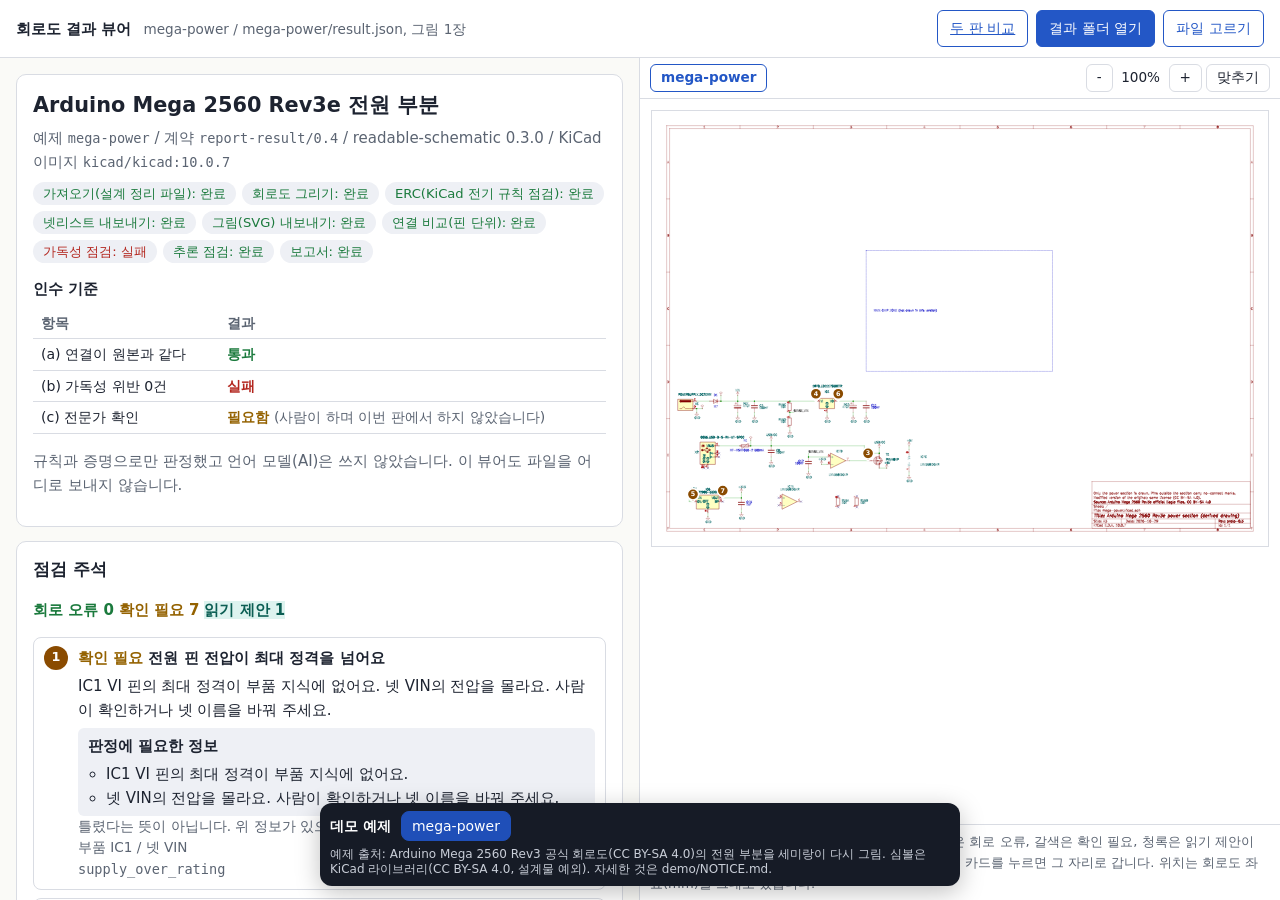
==== demo/index.html @ af6237a8 "세미랑 회로도 데모(결과 뷰어와 두 판 비교)를 /demo/에 더해요 예제는 Arduino MEGA 2560 Rev3 전원 부분(CC BY-SA 4.0) 하나입니다. 출처와 라이선" ====
<!doctype html>
<html lang="ko">
<head>
<meta charset="utf-8">
<meta name="viewport" content="width=device-width, initial-scale=1">
<!-- 네트워크를 쓰지 않습니다(D29). 바깥 연결(connect-src)을 모두 막고, 빌드한 이 폴더의 viewer.js와 viewer.css만 불러옵니다. 그림은 파일에서 만든 blob 주소로만 띄웁니다. -->
<meta http-equiv="Content-Security-Policy" content="default-src 'none'; script-src 'self'; style-src 'self'; img-src blob:; connect-src 'none'; base-uri 'none'; form-action 'none'">
<title>회로도 결과 뷰어</title>
  <script defer src="viewer.js"></script>
  <link rel="stylesheet" href="viewer.css">
<link rel="stylesheet" href="demo.css">
<script defer src="demo-data.js"></script>
<script defer src="demo.js"></script>
</head>
<body>
<div id="root"></div>
</body>
</html>
---- demo/viewer.css ----
:root{--bg:#fafaf7;--fg:#1d2330;--mut:#5b6472;--line:#d9dce3;--card:#fff;--ok:#1b7a3d;--bad:#b3261e;--warn:#946200;--skip:#5b6472;--chip:#eef0f5;--code:#f3f4f8;--accent:#2357c6;--mark:#d0342c;--mark-soft:#d0342c59}@media (prefers-color-scheme:dark){:root:not([data-theme=light]){--bg:#14171d;--fg:#e6e8ee;--mut:#a3abb9;--line:#2c323d;--card:#1b1f27;--ok:#5fcf86;--bad:#ff8a80;--warn:#f1c35b;--skip:#a3abb9;--chip:#262c37;--code:#10131a;--accent:#8fb0ff}}:root[data-theme=dark]{--bg:#14171d;--fg:#e6e8ee;--mut:#a3abb9;--line:#2c323d;--card:#1b1f27;--ok:#5fcf86;--bad:#ff8a80;--warn:#f1c35b;--skip:#a3abb9;--chip:#262c37;--code:#10131a;--accent:#8fb0ff}*{box-sizing:border-box}#root{display:contents}html,body{height:100%}body{background:var(--bg);color:var(--fg);flex-direction:column;margin:0;font:15px/1.6 system-ui,-apple-system,Segoe UI,Noto Sans KR,Malgun Gothic,sans-serif;display:flex}code,pre{font-family:ui-monospace,SFMono-Regular,Menlo,Consolas,monospace;font-size:.85rem}.mut{color:var(--mut)}.ok{color:var(--ok)}.bad{color:var(--bad)}.warn{color:var(--warn)}.skip{color:var(--skip)}.pad{padding:16px}.bar{border-bottom:1px solid var(--line);background:var(--card);flex-wrap:wrap;justify-content:space-between;align-items:center;gap:12px;padding:10px 16px;display:flex}.brand{flex-wrap:wrap;align-items:baseline;gap:12px;min-width:0;display:flex}.brand .mut{overflow-wrap:anywhere;font-size:.85rem}.actions{gap:8px;display:flex}.btn{cursor:pointer;background:var(--accent);color:#fff;border:1px solid var(--accent);border-radius:6px;padding:6px 12px;font-size:.9rem;display:inline-block}.btn.ghost{color:var(--accent);background:0 0}.btn:focus-within{outline:2px solid var(--accent);outline-offset:2px}.split{flex:1;grid-template-columns:minmax(0,1fr) minmax(0,1fr);min-height:0;display:grid}.pane{min-width:0;min-height:0}.report{border-right:1px solid var(--line);padding:16px;overflow:auto}.picture{background:var(--card);flex-direction:column;display:flex}@media (max-width:900px){html,body{height:auto}.split{flex:none;display:block}.report{border-right:0;border-bottom:1px solid var(--line);overflow:visible}.picture{height:75vh}}.empty{max-width:560px;margin:10vh auto}.empty h1{font-size:1.4rem}.card{background:var(--card);border:1px solid var(--line);border-radius:10px;margin:0 0 14px;padding:14px 16px}.card h1{margin:0 0 4px;font-size:1.3rem}.card h2{margin:0 0 8px;font-size:1.05rem}.card h3{margin:14px 0 6px;font-size:.95rem}.row{flex-wrap:wrap;gap:6px;margin:8px 0;display:flex}.chip{background:var(--chip);border-radius:999px;padding:1px 10px;font-size:.82rem}.tablewrap{overflow-x:auto}table{border-collapse:collapse;width:100%;font-size:.88rem}th,td{border-bottom:1px solid var(--line);text-align:left;vertical-align:top;padding:4px 8px}th{color:var(--mut);white-space:nowrap;font-weight:600}td.n,th.n{text-align:right;font-variant-numeric:tabular-nums}pre{background:var(--code);white-space:pre-wrap;border-radius:6px;margin:6px 0;padding:8px 10px;overflow-x:auto}details{margin:6px 0}summary{cursor:pointer}ul{margin:4px 0;padding-left:20px}.finding{border-left:4px solid var(--line);margin:10px 0;padding:2px 0 2px 12px}.finding.error{border-color:var(--bad)}.finding.check{border-color:var(--warn)}.finding.pass{border-color:var(--ok)}.badge{font-weight:700}.problems{border-color:var(--bad)}.problems li{overflow-wrap:anywhere}tr.goto{cursor:pointer}tr.goto:hover td{background:var(--chip)}tr.goto.active td{background:var(--mark-soft)}.locate{color:var(--accent);white-space:nowrap;font-size:.8rem}.pic-bar{border-bottom:1px solid var(--line);flex-wrap:wrap;justify-content:space-between;align-items:center;gap:8px;padding:6px 10px;display:flex}.sheets{flex-wrap:wrap;gap:4px;min-width:0;display:flex}.sheets button,.zoom button{font:inherit;cursor:pointer;border:1px solid var(--line);background:var(--card);color:var(--fg);border-radius:6px;padding:2px 10px;font-size:.85rem}.sheets button[aria-selected=true]{border-color:var(--accent);color:var(--accent);font-weight:600}.zoom{align-items:center;gap:4px;display:flex}.zoom span{text-align:center;font-variant-numeric:tabular-nums;min-width:48px;font-size:.85rem}.viewport{cursor:grab;outline:none;flex:1;min-height:0;position:relative;overflow:auto}.viewport.dragging{cursor:grabbing}.stage{box-shadow:0 0 0 1px var(--line);background:#fff;margin:12px;position:relative}.stage img{-webkit-user-select:none;user-select:none;-webkit-user-drag:none;width:100%;height:100%;display:block}.marks{pointer-events:none;width:100%;height:100%;position:absolute;inset:0;overflow:visible}.marks .pin circle,.marks .pin path{stroke:#fff;stroke-width:1.5px;vector-effect:non-scaling-stroke}.marks .pin text{fill:#fff;font-family:system-ui,sans-serif;font-weight:700}.marks .pin-error circle,.marks .pin-error path{fill:#b42318}.marks .pin-check circle,.marks .pin-check path{fill:#8a4b00}.marks .pin-read circle,.marks .pin-read path{fill:#0f7b6c}.marks .pin.active circle{stroke:#1f4fb8;stroke-width:3px}.badge.read{color:#0b5e53;background:#ddf3ef}ol.anns{flex-direction:column;gap:8px;margin:8px 0 0;padding:0;list-style:none;display:flex}li.ann{border:1px solid var(--line);border-radius:8px;padding:8px 10px}li.ann.active{border:2px solid #1f4fb8}.ann-head{all:unset;cursor:pointer;box-sizing:border-box;align-items:flex-start;gap:10px;width:100%;display:flex}.ann-head:focus-visible{outline-offset:2px;outline:3px solid #1f4fb8}.ann-title{font-weight:600}.ann-body{margin:4px 0 0 34px}li.ann>.mut.small{margin-left:34px}span.pin{color:#fff;border-radius:50%;flex:0 0 24px;justify-content:center;align-items:center;height:24px;font-size:.8rem;font-weight:700;display:inline-flex}span.pin-error{background:#b42318}span.pin-check{background:#8a4b00}span.pin-read{background:#0f7b6c}.need{background:var(--chip);border-radius:6px;margin-top:6px;padding:6px 10px}.need ul{margin:4px 0 0;padding-left:18px}.cond{border-left:3px solid var(--ok);color:var(--ok);margin-top:6px;padding:2px 0 2px 10px;font-weight:600}.cond.cond-error{border-color:var(--bad);color:var(--bad)}.small{font-size:.85rem}.note{border-top:1px solid var(--line);margin:0;padding:6px 10px;font-size:.82rem}.note:empty{display:none}.drop{z-index:10;border:3px dashed var(--accent);color:var(--accent);pointer-events:none;background:#2357c61f;place-items:center;font-size:1.3rem;font-weight:600;display:grid;position:fixed;inset:0}.drop[hidden]{display:none}@media print{.bar,.picture{display:none}.split{display:block}.report{border:0;overflow:visible}}.read-h{margin:14px 0 2px;font-size:15px}.read-groups{flex-direction:column;gap:6px;margin-top:6px;display:flex}.read-group{border:1px solid var(--line);border-radius:8px;padding:6px 10px}.read-group-head{all:unset;cursor:pointer;box-sizing:border-box;align-items:baseline;gap:8px;width:100%;display:flex}.read-group-head:focus-visible{outline-offset:2px;outline:3px solid #1f4fb8}.read-group-name{font-weight:600}.read-group .caret{width:1em;color:var(--mut,#6b7280)}details.read-rule{margin:6px 0}details.read-rule>summary{cursor:pointer;padding:4px 0}
/*$vite$:1*/
---- demo/demo.css ----
.demo-bar { position: fixed; left: 50%; bottom: 14px; transform: translateX(-50%); z-index: 50; display: flex; flex-wrap: wrap; gap: 6px; align-items: center; max-width: calc(100vw - 32px); box-sizing: border-box; padding: 8px 10px; background: #161b26; color: #fff; border-radius: 12px; box-shadow: 0 6px 24px rgba(0, 0, 0, 0.25); font: 14px/1.3 system-ui, sans-serif; }
.demo-bar .demo-label { font-weight: 700; margin-right: 4px; }
.demo-bar button { font: inherit; padding: 5px 10px; border-radius: 8px; border: 1px solid #5b6474; background: #262d3a; color: #fff; cursor: pointer; }
.demo-bar button[aria-pressed='true'] { background: #1f4fb8; border-color: #1f4fb8; }
.demo-bar button:focus-visible, .demo-bar a:focus-visible { outline: 3px solid #8fb0ff; outline-offset: 2px; }
.demo-bar .demo-link { color: #bcd0ff; margin-left: 6px; }
.demo-bar .demo-notice { flex-basis: 100%; font-size: 12px; color: #c9ced8; }
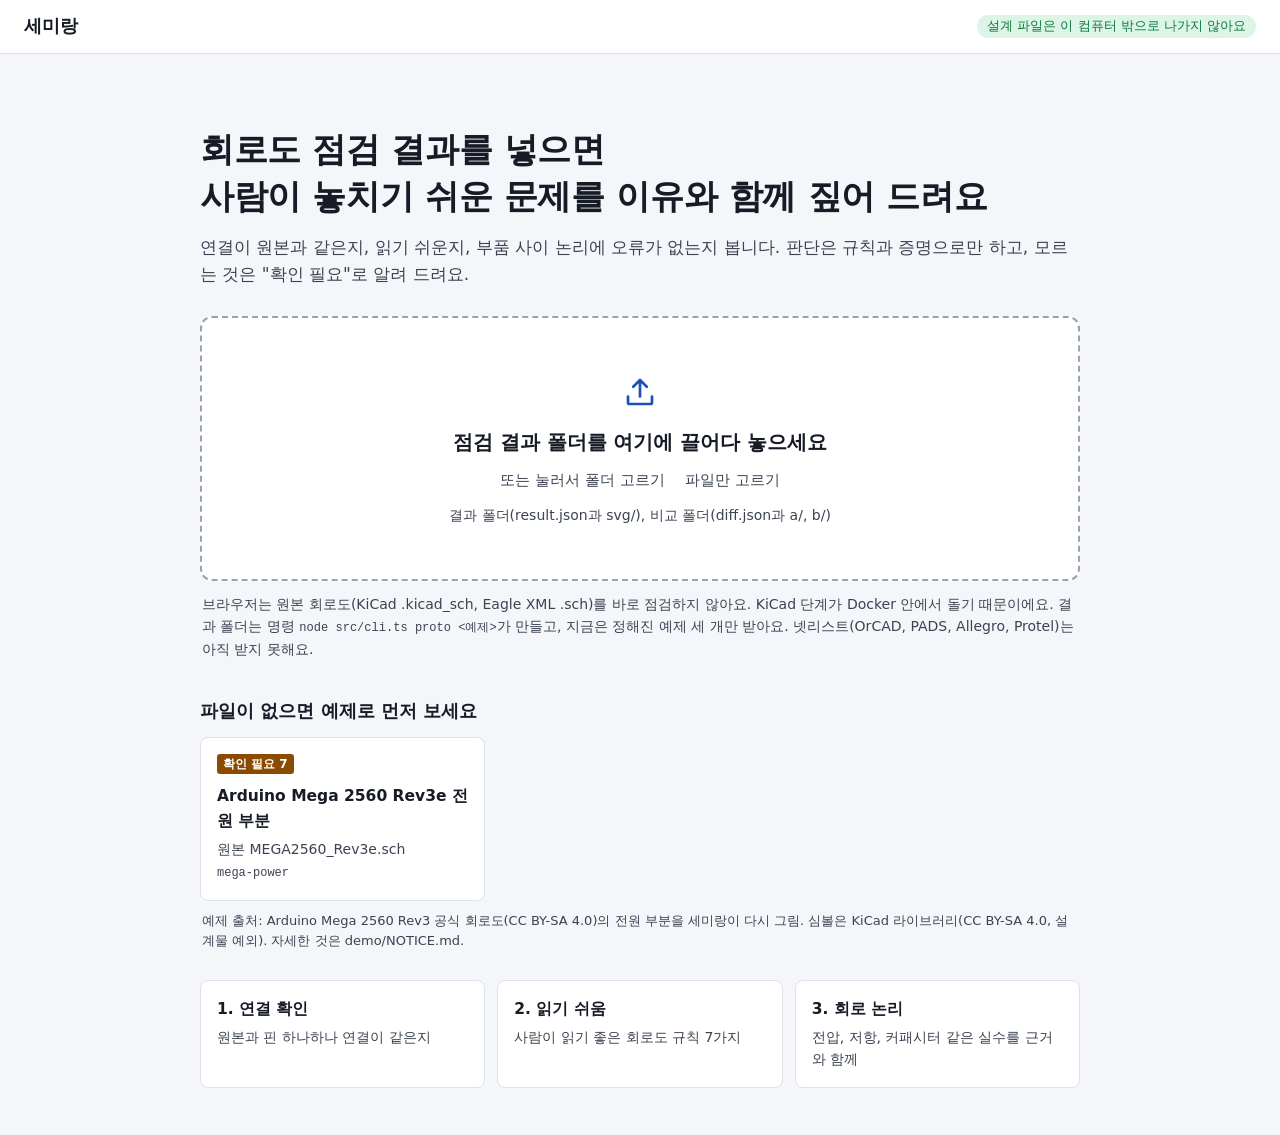
==== commit 7030f332: "데모를 시안대로 다시 짠 화면으로 바꿔요 빌드: dtd11/Semirang-ai feature/145-p-design-shell(PR #146)의 scripts/build-demo" ====
--- a/demo/index.html
+++ b/demo/index.html
@@ -3,14 +3,12 @@
 <head>
 <meta charset="utf-8">
 <meta name="viewport" content="width=device-width, initial-scale=1">
-<!-- 네트워크를 쓰지 않습니다(D29). 바깥 연결(connect-src)을 모두 막고, 빌드한 이 폴더의 viewer.js와 viewer.css만 불러옵니다. 그림은 파일에서 만든 blob 주소로만 띄웁니다. -->
+<!-- 세미랑 앱 틀(이슈 #145). 네트워크를 쓰지 않습니다(D29). 바깥 연결(connect-src)을 모두 막고, 빌드한 이 폴더의 viewer.js와 viewer.css만 불러옵니다. 그림은 파일에서 만든 blob 주소로만 띄웁니다. -->
 <meta http-equiv="Content-Security-Policy" content="default-src 'none'; script-src 'self'; style-src 'self'; img-src blob:; connect-src 'none'; base-uri 'none'; form-action 'none'">
-<title>회로도 결과 뷰어</title>
+<title>세미랑</title>
   <script defer src="viewer.js"></script>
   <link rel="stylesheet" href="viewer.css">
-<link rel="stylesheet" href="demo.css">
 <script defer src="demo-data.js"></script>
-<script defer src="demo.js"></script>
 </head>
 <body>
 <div id="root"></div>
--- a/demo/viewer.css
+++ b/demo/viewer.css
@@ -1,2 +1,2 @@
-:root{--bg:#fafaf7;--fg:#1d2330;--mut:#5b6472;--line:#d9dce3;--card:#fff;--ok:#1b7a3d;--bad:#b3261e;--warn:#946200;--skip:#5b6472;--chip:#eef0f5;--code:#f3f4f8;--accent:#2357c6;--mark:#d0342c;--mark-soft:#d0342c59}@media (prefers-color-scheme:dark){:root:not([data-theme=light]){--bg:#14171d;--fg:#e6e8ee;--mut:#a3abb9;--line:#2c323d;--card:#1b1f27;--ok:#5fcf86;--bad:#ff8a80;--warn:#f1c35b;--skip:#a3abb9;--chip:#262c37;--code:#10131a;--accent:#8fb0ff}}:root[data-theme=dark]{--bg:#14171d;--fg:#e6e8ee;--mut:#a3abb9;--line:#2c323d;--card:#1b1f27;--ok:#5fcf86;--bad:#ff8a80;--warn:#f1c35b;--skip:#a3abb9;--chip:#262c37;--code:#10131a;--accent:#8fb0ff}*{box-sizing:border-box}#root{display:contents}html,body{height:100%}body{background:var(--bg);color:var(--fg);flex-direction:column;margin:0;font:15px/1.6 system-ui,-apple-system,Segoe UI,Noto Sans KR,Malgun Gothic,sans-serif;display:flex}code,pre{font-family:ui-monospace,SFMono-Regular,Menlo,Consolas,monospace;font-size:.85rem}.mut{color:var(--mut)}.ok{color:var(--ok)}.bad{color:var(--bad)}.warn{color:var(--warn)}.skip{color:var(--skip)}.pad{padding:16px}.bar{border-bottom:1px solid var(--line);background:var(--card);flex-wrap:wrap;justify-content:space-between;align-items:center;gap:12px;padding:10px 16px;display:flex}.brand{flex-wrap:wrap;align-items:baseline;gap:12px;min-width:0;display:flex}.brand .mut{overflow-wrap:anywhere;font-size:.85rem}.actions{gap:8px;display:flex}.btn{cursor:pointer;background:var(--accent);color:#fff;border:1px solid var(--accent);border-radius:6px;padding:6px 12px;font-size:.9rem;display:inline-block}.btn.ghost{color:var(--accent);background:0 0}.btn:focus-within{outline:2px solid var(--accent);outline-offset:2px}.split{flex:1;grid-template-columns:minmax(0,1fr) minmax(0,1fr);min-height:0;display:grid}.pane{min-width:0;min-height:0}.report{border-right:1px solid var(--line);padding:16px;overflow:auto}.picture{background:var(--card);flex-direction:column;display:flex}@media (max-width:900px){html,body{height:auto}.split{flex:none;display:block}.report{border-right:0;border-bottom:1px solid var(--line);overflow:visible}.picture{height:75vh}}.empty{max-width:560px;margin:10vh auto}.empty h1{font-size:1.4rem}.card{background:var(--card);border:1px solid var(--line);border-radius:10px;margin:0 0 14px;padding:14px 16px}.card h1{margin:0 0 4px;font-size:1.3rem}.card h2{margin:0 0 8px;font-size:1.05rem}.card h3{margin:14px 0 6px;font-size:.95rem}.row{flex-wrap:wrap;gap:6px;margin:8px 0;display:flex}.chip{background:var(--chip);border-radius:999px;padding:1px 10px;font-size:.82rem}.tablewrap{overflow-x:auto}table{border-collapse:collapse;width:100%;font-size:.88rem}th,td{border-bottom:1px solid var(--line);text-align:left;vertical-align:top;padding:4px 8px}th{color:var(--mut);white-space:nowrap;font-weight:600}td.n,th.n{text-align:right;font-variant-numeric:tabular-nums}pre{background:var(--code);white-space:pre-wrap;border-radius:6px;margin:6px 0;padding:8px 10px;overflow-x:auto}details{margin:6px 0}summary{cursor:pointer}ul{margin:4px 0;padding-left:20px}.finding{border-left:4px solid var(--line);margin:10px 0;padding:2px 0 2px 12px}.finding.error{border-color:var(--bad)}.finding.check{border-color:var(--warn)}.finding.pass{border-color:var(--ok)}.badge{font-weight:700}.problems{border-color:var(--bad)}.problems li{overflow-wrap:anywhere}tr.goto{cursor:pointer}tr.goto:hover td{background:var(--chip)}tr.goto.active td{background:var(--mark-soft)}.locate{color:var(--accent);white-space:nowrap;font-size:.8rem}.pic-bar{border-bottom:1px solid var(--line);flex-wrap:wrap;justify-content:space-between;align-items:center;gap:8px;padding:6px 10px;display:flex}.sheets{flex-wrap:wrap;gap:4px;min-width:0;display:flex}.sheets button,.zoom button{font:inherit;cursor:pointer;border:1px solid var(--line);background:var(--card);color:var(--fg);border-radius:6px;padding:2px 10px;font-size:.85rem}.sheets button[aria-selected=true]{border-color:var(--accent);color:var(--accent);font-weight:600}.zoom{align-items:center;gap:4px;display:flex}.zoom span{text-align:center;font-variant-numeric:tabular-nums;min-width:48px;font-size:.85rem}.viewport{cursor:grab;outline:none;flex:1;min-height:0;position:relative;overflow:auto}.viewport.dragging{cursor:grabbing}.stage{box-shadow:0 0 0 1px var(--line);background:#fff;margin:12px;position:relative}.stage img{-webkit-user-select:none;user-select:none;-webkit-user-drag:none;width:100%;height:100%;display:block}.marks{pointer-events:none;width:100%;height:100%;position:absolute;inset:0;overflow:visible}.marks .pin circle,.marks .pin path{stroke:#fff;stroke-width:1.5px;vector-effect:non-scaling-stroke}.marks .pin text{fill:#fff;font-family:system-ui,sans-serif;font-weight:700}.marks .pin-error circle,.marks .pin-error path{fill:#b42318}.marks .pin-check circle,.marks .pin-check path{fill:#8a4b00}.marks .pin-read circle,.marks .pin-read path{fill:#0f7b6c}.marks .pin.active circle{stroke:#1f4fb8;stroke-width:3px}.badge.read{color:#0b5e53;background:#ddf3ef}ol.anns{flex-direction:column;gap:8px;margin:8px 0 0;padding:0;list-style:none;display:flex}li.ann{border:1px solid var(--line);border-radius:8px;padding:8px 10px}li.ann.active{border:2px solid #1f4fb8}.ann-head{all:unset;cursor:pointer;box-sizing:border-box;align-items:flex-start;gap:10px;width:100%;display:flex}.ann-head:focus-visible{outline-offset:2px;outline:3px solid #1f4fb8}.ann-title{font-weight:600}.ann-body{margin:4px 0 0 34px}li.ann>.mut.small{margin-left:34px}span.pin{color:#fff;border-radius:50%;flex:0 0 24px;justify-content:center;align-items:center;height:24px;font-size:.8rem;font-weight:700;display:inline-flex}span.pin-error{background:#b42318}span.pin-check{background:#8a4b00}span.pin-read{background:#0f7b6c}.need{background:var(--chip);border-radius:6px;margin-top:6px;padding:6px 10px}.need ul{margin:4px 0 0;padding-left:18px}.cond{border-left:3px solid var(--ok);color:var(--ok);margin-top:6px;padding:2px 0 2px 10px;font-weight:600}.cond.cond-error{border-color:var(--bad);color:var(--bad)}.small{font-size:.85rem}.note{border-top:1px solid var(--line);margin:0;padding:6px 10px;font-size:.82rem}.note:empty{display:none}.drop{z-index:10;border:3px dashed var(--accent);color:var(--accent);pointer-events:none;background:#2357c61f;place-items:center;font-size:1.3rem;font-weight:600;display:grid;position:fixed;inset:0}.drop[hidden]{display:none}@media print{.bar,.picture{display:none}.split{display:block}.report{border:0;overflow:visible}}.read-h{margin:14px 0 2px;font-size:15px}.read-groups{flex-direction:column;gap:6px;margin-top:6px;display:flex}.read-group{border:1px solid var(--line);border-radius:8px;padding:6px 10px}.read-group-head{all:unset;cursor:pointer;box-sizing:border-box;align-items:baseline;gap:8px;width:100%;display:flex}.read-group-head:focus-visible{outline-offset:2px;outline:3px solid #1f4fb8}.read-group-name{font-weight:600}.read-group .caret{width:1em;color:var(--mut,#6b7280)}details.read-rule{margin:6px 0}details.read-rule>summary{cursor:pointer;padding:4px 0}
+:root{--fg:#161b26;--sub:#3b4352;--line:#dde1e8;--bg:#e9ecf1;--card:#fff;--soft:#f4f6f9;--strip:#eef1f6;--nav:#14213d;--nav-on:#2b3d63;--accent:#1f4fb8;--teal:#0f7b6c;--k-error:#b42318;--k-check:#8a4b00;--k-read:#0f7b6c;--k-read-bg:#ddf3ef;--k-read-t:#0b5e53;--k-note:#1f4fb8;--k-done:#8b93a3;--pass:#18794e;--add:#12a150;--add-t:#0d7a3c;--add-bg:#ddf5e7;--del:#d92d20;--del-t:#a3241a;--del-bg:#fde3e0;--chg:#e09a00;--chg-t:#8a4b00;--chg-bg:#fff1cc;--mono:"IBM Plex Mono", ui-monospace, SFMono-Regular, Menlo, Consolas, monospace}*{box-sizing:border-box}#root{display:contents}[hidden]{display:none!important}html,body{min-height:100%}body{background:var(--bg);color:var(--fg);margin:0;font:15px/1.6 Noto Sans KR,Noto Sans CJK KR,system-ui,-apple-system,Segoe UI,Malgun Gothic,sans-serif}code,pre,.mono{font-family:var(--mono);font-size:.86em}pre{white-space:pre-wrap;overflow-wrap:anywhere;margin:6px 0}button{font:inherit;color:inherit}button:focus-visible,a:focus-visible,select:focus-visible,input:focus-visible,.viewport:focus-visible,summary:focus-visible{outline:3px solid var(--accent);outline-offset:2px}h1,h2,h3{margin:0}.pad{padding:16px}.hint{color:var(--sub);margin:6px 0;font-size:13px}.meta{color:var(--sub);font-size:13px}.empty-line{color:var(--sub);margin:10px 2px}.warn-line{color:var(--k-check);font-size:13px}.ok-line{color:var(--pass);margin:0;font-weight:600}.soon{color:var(--sub);vertical-align:1px;background:#eef1f5;border-radius:4px;margin-left:6px;padding:0 6px;font-size:12px;font-weight:600;line-height:20px;display:inline-block}.btn{border:1px solid var(--line);background:var(--card);min-height:40px;color:var(--fg);cursor:pointer;border-radius:6px;align-items:center;gap:8px;padding:0 16px;font-weight:500;text-decoration:none;display:inline-flex}.btn.primary{background:var(--accent);border-color:var(--accent);color:#fff}.btn.ghost{background:var(--card)}.btn:disabled{cursor:not-allowed;opacity:.6}.btn.primary:disabled{opacity:1;background:#8ea4d8;border-color:#8ea4d8}.link-btn{color:var(--accent);cursor:pointer;background:0 0;border:0;min-height:32px;padding:4px 2px;text-decoration:underline}.icon-btn{width:40px;height:40px;color:var(--fg);cursor:pointer;background:0 0;border:0;border-radius:6px;place-items:center;display:inline-grid}.icon-btn:hover{background:#e3e7ee}.tool-btn{border:1px solid var(--line);background:var(--card);cursor:pointer;border-radius:6px;align-items:center;gap:6px;min-height:40px;padding:0 14px;font-weight:600;display:inline-flex}.tool-btn:disabled{cursor:not-allowed;color:var(--sub);font-weight:500}.app{min-height:100vh;display:flex}.nav{background:var(--nav);flex-direction:column;flex:0 0 84px;gap:4px;min-height:100vh;padding:10px 6px;display:flex}.nav-item{color:#c9d1e3;border-radius:8px;flex-direction:column;align-items:center;gap:2px;min-height:56px;padding:10px 2px 8px;font-size:12px;text-decoration:none;display:flex}.nav-item:hover{background:#ffffff0f}.nav-item[aria-current=page]{background:var(--nav-on);color:#fff;font-weight:700}.main{flex-direction:column;flex:1;min-width:0;display:flex}.head{background:var(--card);flex-wrap:wrap;justify-content:space-between;align-items:center;gap:12px;min-height:64px;padding:10px 20px;display:flex}.crumb{flex-wrap:wrap;align-items:center;gap:10px;min-width:0;display:flex}.crumb-home{color:var(--accent);font-size:20px;text-decoration:none}.crumb-sep{color:var(--sub);font-size:20px}.crumb-title{overflow-wrap:anywhere;font-size:20px;font-weight:700}.head-id{color:var(--sub);font-size:13px}.local-badge{background:var(--add-bg);color:var(--add-t);border-radius:999px;padding:1px 10px;font-size:13px;font-weight:500;display:inline-block}.head-actions{flex-wrap:wrap;gap:8px;display:flex}.status{color:var(--add-t);margin:0;padding:0 20px;font-size:13px}.status:empty{display:none}.page{padding:16px}.frame{background:var(--soft);padding:0 0 14px}.file-strip{background:var(--strip);color:#1f2a44;overflow-wrap:anywhere;padding:12px 20px;font-size:18px}.blocks{padding:12px 14px 0}.work{grid-template-columns:minmax(0,1fr) 330px;align-items:start;gap:14px;padding:14px 14px 0;display:grid}.pic-card{background:var(--card);border:1px solid var(--line);min-width:0}.pic-bar{background:var(--soft);border-bottom:1px solid var(--line);flex-wrap:wrap;justify-content:space-between;align-items:center;gap:8px;padding:8px 12px;display:flex}.pic-tools{flex-wrap:wrap;align-items:center;gap:8px;display:flex}.sheets{flex-wrap:wrap;gap:4px;display:flex}.sheets button{border:1px solid var(--line);background:var(--card);cursor:pointer;border-radius:6px;min-height:36px;padding:0 10px}.sheets button[aria-selected=true]{border-color:var(--accent);color:var(--accent);font-weight:700}.zoom{align-items:center;gap:2px;display:flex}.zoom-level{text-align:right;min-width:44px;color:var(--sub);font-variant-numeric:tabular-nums;margin-right:4px;font-size:13px}.viewport{cursor:grab;background:var(--card);width:100%;min-height:280px;max-height:78vh;position:relative;overflow:auto}.viewport.dragging{cursor:grabbing}.stage{background:#fff;margin:12px;position:relative}.stage img{-webkit-user-select:none;user-select:none;-webkit-user-drag:none;width:100%;height:100%;display:block}.marks{pointer-events:none;width:100%;height:100%;position:absolute;inset:0;overflow:visible}.marks .pin{pointer-events:auto;cursor:pointer}.marks .pin path{stroke:#fff}.marks .pin text{fill:#fff;pointer-events:none;font-family:system-ui,sans-serif;font-weight:700}.marks .pin-error path{fill:var(--k-error)}.marks .pin-check path{fill:var(--k-check)}.marks .pin-read path{fill:var(--k-read)}.marks .pin-ring{fill:none;stroke-width:.5px}.marks .pin-error .pin-ring{stroke:var(--k-error);fill:#b4231824}.marks .pin-check .pin-ring{stroke:var(--k-check);fill:#8a4b0024}.marks .pin-read .pin-ring{stroke:var(--k-read);fill:#0f7b6c24}.legend{border-top:1px solid var(--line);color:var(--fg);flex-wrap:wrap;gap:4px 18px;padding:8px 12px;font-size:14px;display:flex}.ldot{vertical-align:-1px;border-radius:50%;width:12px;height:12px;margin-right:6px;display:inline-block}.ldot.k-error{background:var(--k-error)}.ldot.k-check{background:var(--k-check)}.ldot.k-read{background:var(--k-read)}.pic-note{color:var(--sub);border-top:1px solid var(--line);margin:0;padding:6px 12px;font-size:13px}.side{background:var(--card);border:1px solid var(--line);min-width:0}.tabs{background:#eef1f5;grid-template-columns:1fr 1fr;display:grid}.tabs button{min-height:48px;color:var(--sub);cursor:pointer;background:0 0;border:0;justify-content:center;align-items:center;gap:6px;font-size:15px;display:inline-flex}.tabs button[aria-selected=true]{background:var(--card);color:var(--fg);font-weight:700}.tab-panel{padding:12px}.chips{flex-wrap:wrap;gap:8px;margin-bottom:10px;display:flex}.chip{border:1px solid var(--line);background:var(--card);cursor:pointer;border-radius:999px;min-height:36px;padding:0 12px;font-size:14px;font-weight:600}.chip[aria-pressed=true]{color:#fff;background:#161b26;border-color:#161b26}.resolved{color:var(--sub);align-items:center;gap:8px;min-height:32px;margin:0 0 8px;display:flex}.resolved input{width:18px;height:18px;margin:0}.ann-list{flex-direction:column;gap:10px;display:flex}.ann-card{border:1px solid var(--line);background:var(--card);border-radius:6px}.ann-card.active{border-width:2px}.ann-card.active.k-error{border-color:var(--k-error)}.ann-card.active.k-check{border-color:var(--k-check)}.ann-card.active.k-read{border-color:var(--k-read)}.ann-head{text-align:left;cursor:pointer;background:0 0;border:0;align-items:flex-start;gap:10px;width:100%;padding:12px;display:flex}.ann-main{flex-direction:column;gap:2px;min-width:0;display:flex}.ann-who{flex-wrap:wrap;align-items:center;gap:6px;font-size:14px;display:flex}.ann-title{font-size:15px;font-weight:700;line-height:1.45}.pin-badge{color:#fff;border-radius:50% 50% 50% 0;flex:0 0 28px;place-items:center;width:28px;height:28px;font-size:13px;font-weight:700;display:inline-grid}.pin-badge.k-error{background:var(--k-error)}.pin-badge.k-check{background:var(--k-check)}.pin-badge.k-read{background:var(--k-read)}.tag{border-radius:3px;padding:0 6px;font-size:12px;font-weight:700;line-height:20px;display:inline-block}.tag.k-error{background:var(--k-error);color:#fff}.tag.k-check{background:var(--k-check);color:#fff}.tag.k-read{background:var(--k-read-bg);color:var(--k-read-t)}.ann-body{padding:0 12px 12px 50px;font-size:14.5px}.ann-body p{margin:6px 0}.need{background:var(--soft);border-radius:6px;margin:8px 0;padding:8px 10px}.need ul{margin:4px 0 0;padding-left:18px}.cond{border-left:3px solid var(--pass);color:var(--pass);margin:8px 0;padding:2px 0 2px 10px;font-weight:600}.cond.cond-fail{border-color:var(--k-error);color:var(--k-error)}.flag{color:var(--k-check);font-size:13.5px}.why{color:var(--accent);cursor:pointer;background:0 0;border:0;min-height:36px;padding:6px 0;font-size:14.5px}.evidence{background:var(--soft);border-radius:6px;padding:8px 10px}.evidence pre{margin:0 0 6px;font-size:12.5px}.not-ai{color:var(--sub);margin:4px 0 0;font-size:13px;font-weight:600}.ann-actions{flex-wrap:wrap;gap:8px;margin-top:10px;display:flex}.ann-actions .btn{padding:0 10px;font-size:14px}.group-head{border:1px solid var(--line);background:var(--soft);text-align:left;cursor:pointer;border-radius:6px;align-items:center;gap:8px;width:100%;min-height:44px;padding:8px 10px;display:flex}.group-head .pin-badge{flex-basis:14px;width:14px;height:14px}.group-head .caret{width:1em;color:var(--sub)}.group-name{flex:1;min-width:0;font-weight:600}.group-count{color:var(--sub);white-space:nowrap;font-size:13px}.pass-list{flex-direction:column;gap:8px;margin:0;padding:0;list-style:none;display:flex}.pass-card{border:1px solid var(--line);border-radius:6px;padding:10px 12px}.pass-title{align-items:flex-start;gap:8px;font-weight:600;display:flex}.pass-mark{color:var(--pass);flex:none;margin-top:2px}.pass-card details{margin-top:4px;font-size:13.5px}.pass-card ul{margin:4px 0;padding-left:18px}.sheet-pick{color:var(--sub);align-items:center;gap:8px;display:inline-flex}.sheet-pick select{border:1px solid var(--line);background:var(--card);min-width:110px;min-height:40px;color:var(--fg);font:inherit;border-radius:6px;padding:0 8px}.sides{align-items:center;gap:8px;display:flex}.side-label{cursor:pointer;color:var(--sub);background:0 0;border:0;flex-direction:column;align-items:center;min-height:40px;padding:0 4px;font-size:13px;line-height:1.2;display:flex}.side-label code{font-size:12px}.side-label.on{color:var(--fg);font-weight:700}.switch{background:var(--teal);cursor:pointer;border:0;border-radius:15px;width:52px;height:30px;padding:0;position:relative}.switch .knob{background:#fff;border-radius:50%;width:24px;height:24px;transition:left .15s;position:absolute;top:3px;left:3px}.switch[aria-checked=true] .knob{left:25px}.cmp-view{aspect-ratio:297/210;background:#fff;width:100%;position:relative;overflow:hidden}.cmp-stage{transition:transform .2s;position:absolute;inset:0}.cmp-stage img{width:100%;height:100%;display:block;position:absolute;inset:0}.sel-box{border:3px solid var(--accent);pointer-events:none;border-radius:3px;position:absolute;box-shadow:0 0 0 4px #1f4fb82e}.cmp-legend{flex-wrap:wrap;gap:6px;display:flex;position:absolute;bottom:10px;left:10px}.cmp-legend span,.cmp-zoom{background:var(--card);border:1px solid var(--line);border-radius:4px;padding:0 8px;font-size:13px;line-height:26px}.cmp-zoom{color:var(--sub);position:absolute;bottom:10px;right:10px}.t-add{color:var(--add-t)}.t-del{color:var(--del-t)}.t-chg{color:var(--chg-t)}.t-sel{color:var(--accent)}.cmp-panel{flex-direction:column;display:flex}.cmp-sec{border-bottom:1px solid var(--line);padding:12px 14px}.cmp-sec:last-child{border-bottom:0}.cmp-sec h2{margin:0 0 8px;font-size:16px}.cmp-sec h3{margin:6px 0 2px;font-size:14px}.sec-row{justify-content:space-between;align-items:baseline;display:flex}.items{margin:0 -8px;padding:0;list-style:none}.item{text-align:left;cursor:pointer;color:#1f3a68;background:0 0;border:0;border-radius:4px;align-items:center;gap:8px;width:100%;min-height:40px;padding:6px 10px;display:flex}.item.on{background:#e9eef6}.dot{border-radius:50%;flex:0 0 9px;height:9px}.dot-added{background:var(--add)}.dot-removed{background:var(--del)}.dot-changed,.dot-representation{background:var(--chg)}.verb-added{color:var(--add-t)}.verb-removed{color:var(--del-t)}.verb-changed,.verb-representation{color:var(--chg-t)}.props{grid-template-columns:84px minmax(0,1fr);gap:10px 8px;margin:0;font-size:14px;display:grid}.props dt{color:var(--sub)}.props dd{overflow-wrap:anywhere;flex-direction:column;align-items:flex-start;gap:4px;margin:0;display:flex}.was,.now{font-family:var(--mono);border-radius:4px;padding:0 6px;font-size:12.5px;display:inline-block}.was{background:var(--del-bg);color:var(--del-t);text-decoration:line-through}.now{background:var(--add-bg);color:var(--add-t)}.delta-sec{background:#fff7f6}ul.delta{margin:0 0 6px;padding-left:18px;font-size:14px}.lv-bad{color:var(--k-error)}.lv-warn{color:var(--k-check)}.lv-read{color:var(--k-read-t)}.empty-card{background:var(--card);border:1px solid var(--line);border-radius:8px;max-width:760px;margin:24px auto;padding:24px}.empty-card h2{margin-bottom:8px;font-size:20px}.empty-card pre{background:var(--soft);border-radius:6px;padding:10px 12px}.files{flex-direction:column;gap:14px;padding:14px;display:flex}.opened{grid-template-columns:1fr 1fr;gap:14px;display:grid}.opened-card{background:var(--card);border:1px solid var(--line);border-radius:6px;padding:14px 16px}.opened-card h2{margin-bottom:6px;font-size:16px}.file-list{margin:0 0 10px;padding-left:18px;font-size:14px}.report-h{align-items:center;gap:8px;margin:4px 0 10px;font-size:18px;display:flex}.start{background:#f4f6f9;min-height:100vh}.start-head{background:var(--card);border-bottom:1px solid var(--line);justify-content:space-between;align-items:center;min-height:54px;padding:8px 24px;display:flex}.start-brand{font-size:18px;font-weight:700}.start-main{max-width:880px;margin:0 auto;padding:72px 0 48px}.start-title{letter-spacing:-.01em;font-size:34px;font-weight:800;line-height:1.38}.start-lead{color:var(--sub);margin:14px 0 28px;font-size:17px}.dropzone{background:var(--card);text-align:center;color:var(--accent);border:2px dashed #98a2b3;border-radius:12px;flex-direction:column;align-items:center;gap:6px;padding:56px 24px 52px;display:flex}.dropzone.over{border-color:var(--accent);background:#eef3fd}.dropzone h2{color:var(--fg);margin-top:10px;font-size:20px}.dz-actions{flex-wrap:wrap;justify-content:center;gap:16px;margin:0;display:flex}.dz-actions .link-btn{color:var(--sub);font-size:15px;text-decoration:none}.dz-actions .link-btn:hover{text-decoration:underline}.dz-formats{color:var(--sub);margin:2px 0 0;font-size:14px}.dropzone.small{border-radius:8px;padding:20px 20px 18px}.dropzone.small h2{margin-top:2px;font-size:16px}.cli-note{color:var(--sub);margin:12px 2px 0;font-size:14px}.intake-msg{border:1px solid #f2c94c;border-left:4px solid var(--k-check);background:#fffaeb;border-radius:6px;margin:14px 0 0;padding:12px 16px}.intake-msg p{margin:4px 0}.intake-msg pre{background:var(--card);border-radius:6px;padding:8px 10px}.start-h2{margin:36px 0 12px;font-size:18px;font-weight:700}.start-h2.tight{margin:4px 0 10px;font-size:16px}.card-grid{grid-template-columns:repeat(3,minmax(0,1fr));gap:12px;display:grid}.info-grid{margin-top:28px}.ex-card,.info-card{border:1px solid var(--line);background:var(--card);text-align:left;border-radius:8px;flex-direction:column;align-items:flex-start;gap:4px;padding:16px;display:flex}.ex-card{cursor:pointer;min-height:112px}.ex-card:hover{border-color:#b7c3d9;box-shadow:0 1px 4px #14213d14}.ex-card .tag{margin-bottom:6px}.tag.tone-bad{background:var(--k-error);color:#fff}.tag.tone-warn{background:var(--k-check);color:#fff}.tag.tone-ok{background:var(--pass);color:#fff}.tag.tone-info{background:var(--accent);color:#fff}.ex-title{font-size:15.5px;font-weight:700}.ex-sub{color:var(--sub);font-size:14px}.ex-name{color:var(--sub);font-size:12px}.info-card b{font-size:15.5px}.info-card span{color:var(--sub);font-size:14px}.demo-notice{color:var(--sub);margin:10px 2px 0;font-size:13px}.drop{z-index:20;pointer-events:none;color:var(--accent);background:#1f4fb81f;place-items:center;font-size:1.3rem;font-weight:600;display:grid;position:fixed;inset:0}.drop>div{background:var(--card);border:2px dashed var(--accent);border-radius:12px;padding:24px 32px}.report .card{background:var(--card);border:1px solid var(--line);border-radius:8px;margin:0 0 14px;padding:14px 16px}.report .card h1{margin:0 0 4px;font-size:1.3rem}.report .card h2{margin:0 0 8px;font-size:1.05rem}.report .card h3{margin:14px 0 6px;font-size:.95rem}.report .row{flex-wrap:wrap;gap:6px;margin:8px 0;display:flex}.report .chip{cursor:default;background:#eef0f5;border:0;border-radius:999px;min-height:0;padding:1px 10px;font-size:.82rem;font-weight:400}.report .mut{color:var(--sub)}.report .ok{color:var(--pass)}.report .bad{color:var(--k-error)}.report .warn{color:var(--k-check)}.report .skip{color:var(--sub)}.report .badge{font-weight:700}.report .badge.read{background:var(--k-read-bg);color:var(--k-read-t)}.report .tablewrap{overflow-x:auto}.report table{border-collapse:collapse;width:100%;font-size:.88rem}.report th,.report td{border-bottom:1px solid var(--line);text-align:left;vertical-align:top;padding:4px 8px}.report th{color:var(--sub);white-space:nowrap;font-weight:600}.report td.n,.report th.n{text-align:right;font-variant-numeric:tabular-nums}.report pre{background:var(--soft);border-radius:6px;padding:8px 10px}.report details{margin:6px 0}.report summary{cursor:pointer}.report ul{margin:4px 0;padding-left:20px}.report .finding{border-left:4px solid var(--line);margin:10px 0;padding:2px 0 2px 12px}.report .finding.error{border-color:var(--k-error)}.report .finding.check{border-color:var(--k-check)}.report .finding.pass{border-color:var(--pass)}.report tr.goto{cursor:pointer}.report tr.goto:hover td{background:#eef0f5}.problems{border-color:var(--k-error)!important}.problems li{overflow-wrap:anywhere}.blocks .card{background:var(--card);border:1px solid var(--line);border-radius:8px;margin:0 0 8px;padding:12px 16px}.blocks .card h2{margin:0 0 6px;font-size:1rem}@media (max-width:960px){.work{grid-template-columns:minmax(0,1fr)}.opened{grid-template-columns:1fr}}@media (max-width:720px){.app{flex-direction:column}.nav{flex-direction:row;flex:none;justify-content:space-around;min-height:0;padding:4px}.nav-item{flex:1;min-height:52px;padding:6px 2px}.head{padding:10px 12px}.crumb-title,.crumb-home,.crumb-sep{font-size:17px}.page{padding:8px}.work{padding:10px 8px 0}.file-strip{padding:10px 12px;font-size:15px}.start-main{padding:32px 16px}.start-title{font-size:25px}.card-grid{grid-template-columns:1fr}.ann-body{padding-left:12px}}@media print{.nav,.head-actions,.pic-card,.side{display:none}}
 /*$vite$:1*/
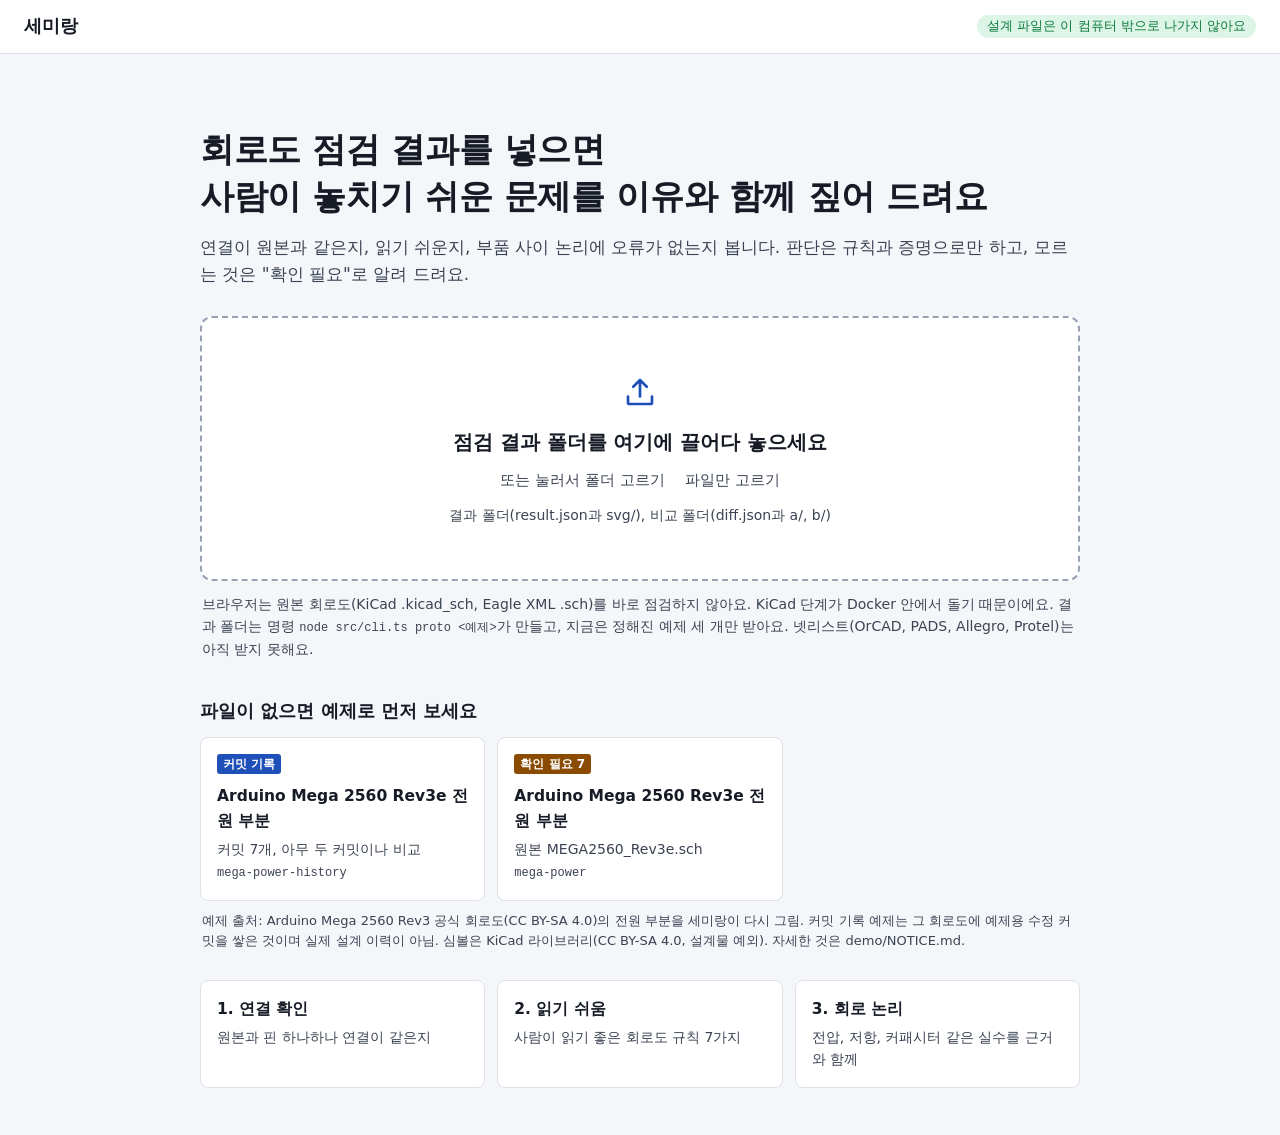
==== commit 446f6ec4: "데모에 커밋 기록(판 기록 예제)과 사람 주석 화면을 올려요 Co-Authored-By: Claude Opus 5.5 <noreply@anthropic.com> Claude-Ses" ====
--- a/demo/index.html
+++ b/demo/index.html
@@ -6,9 +6,9 @@
 <!-- 세미랑 앱 틀(이슈 #145). 네트워크를 쓰지 않습니다(D29). 바깥 연결(connect-src)을 모두 막고, 빌드한 이 폴더의 viewer.js와 viewer.css만 불러옵니다. 그림은 파일에서 만든 blob 주소로만 띄웁니다. -->
 <meta http-equiv="Content-Security-Policy" content="default-src 'none'; script-src 'self'; style-src 'self'; img-src blob:; connect-src 'none'; base-uri 'none'; form-action 'none'">
 <title>세미랑</title>
-  <script defer src="viewer.js"></script>
-  <link rel="stylesheet" href="viewer.css">
-<script defer src="demo-data.js"></script>
+  <script defer src="viewer.js?v=5c02f2f0c2"></script>
+  <link rel="stylesheet" href="viewer.css?v=308bbc6a98">
+<script defer src="demo-data.js?v=a4f3f26334"></script>
 </head>
 <body>
 <div id="root"></div>
--- a/demo/viewer.css
+++ b/demo/viewer.css
@@ -1,2 +1,2 @@
-:root{--fg:#161b26;--sub:#3b4352;--line:#dde1e8;--bg:#e9ecf1;--card:#fff;--soft:#f4f6f9;--strip:#eef1f6;--nav:#14213d;--nav-on:#2b3d63;--accent:#1f4fb8;--teal:#0f7b6c;--k-error:#b42318;--k-check:#8a4b00;--k-read:#0f7b6c;--k-read-bg:#ddf3ef;--k-read-t:#0b5e53;--k-note:#1f4fb8;--k-done:#8b93a3;--pass:#18794e;--add:#12a150;--add-t:#0d7a3c;--add-bg:#ddf5e7;--del:#d92d20;--del-t:#a3241a;--del-bg:#fde3e0;--chg:#e09a00;--chg-t:#8a4b00;--chg-bg:#fff1cc;--mono:"IBM Plex Mono", ui-monospace, SFMono-Regular, Menlo, Consolas, monospace}*{box-sizing:border-box}#root{display:contents}[hidden]{display:none!important}html,body{min-height:100%}body{background:var(--bg);color:var(--fg);margin:0;font:15px/1.6 Noto Sans KR,Noto Sans CJK KR,system-ui,-apple-system,Segoe UI,Malgun Gothic,sans-serif}code,pre,.mono{font-family:var(--mono);font-size:.86em}pre{white-space:pre-wrap;overflow-wrap:anywhere;margin:6px 0}button{font:inherit;color:inherit}button:focus-visible,a:focus-visible,select:focus-visible,input:focus-visible,.viewport:focus-visible,summary:focus-visible{outline:3px solid var(--accent);outline-offset:2px}h1,h2,h3{margin:0}.pad{padding:16px}.hint{color:var(--sub);margin:6px 0;font-size:13px}.meta{color:var(--sub);font-size:13px}.empty-line{color:var(--sub);margin:10px 2px}.warn-line{color:var(--k-check);font-size:13px}.ok-line{color:var(--pass);margin:0;font-weight:600}.soon{color:var(--sub);vertical-align:1px;background:#eef1f5;border-radius:4px;margin-left:6px;padding:0 6px;font-size:12px;font-weight:600;line-height:20px;display:inline-block}.btn{border:1px solid var(--line);background:var(--card);min-height:40px;color:var(--fg);cursor:pointer;border-radius:6px;align-items:center;gap:8px;padding:0 16px;font-weight:500;text-decoration:none;display:inline-flex}.btn.primary{background:var(--accent);border-color:var(--accent);color:#fff}.btn.ghost{background:var(--card)}.btn:disabled{cursor:not-allowed;opacity:.6}.btn.primary:disabled{opacity:1;background:#8ea4d8;border-color:#8ea4d8}.link-btn{color:var(--accent);cursor:pointer;background:0 0;border:0;min-height:32px;padding:4px 2px;text-decoration:underline}.icon-btn{width:40px;height:40px;color:var(--fg);cursor:pointer;background:0 0;border:0;border-radius:6px;place-items:center;display:inline-grid}.icon-btn:hover{background:#e3e7ee}.tool-btn{border:1px solid var(--line);background:var(--card);cursor:pointer;border-radius:6px;align-items:center;gap:6px;min-height:40px;padding:0 14px;font-weight:600;display:inline-flex}.tool-btn:disabled{cursor:not-allowed;color:var(--sub);font-weight:500}.app{min-height:100vh;display:flex}.nav{background:var(--nav);flex-direction:column;flex:0 0 84px;gap:4px;min-height:100vh;padding:10px 6px;display:flex}.nav-item{color:#c9d1e3;border-radius:8px;flex-direction:column;align-items:center;gap:2px;min-height:56px;padding:10px 2px 8px;font-size:12px;text-decoration:none;display:flex}.nav-item:hover{background:#ffffff0f}.nav-item[aria-current=page]{background:var(--nav-on);color:#fff;font-weight:700}.main{flex-direction:column;flex:1;min-width:0;display:flex}.head{background:var(--card);flex-wrap:wrap;justify-content:space-between;align-items:center;gap:12px;min-height:64px;padding:10px 20px;display:flex}.crumb{flex-wrap:wrap;align-items:center;gap:10px;min-width:0;display:flex}.crumb-home{color:var(--accent);font-size:20px;text-decoration:none}.crumb-sep{color:var(--sub);font-size:20px}.crumb-title{overflow-wrap:anywhere;font-size:20px;font-weight:700}.head-id{color:var(--sub);font-size:13px}.local-badge{background:var(--add-bg);color:var(--add-t);border-radius:999px;padding:1px 10px;font-size:13px;font-weight:500;display:inline-block}.head-actions{flex-wrap:wrap;gap:8px;display:flex}.status{color:var(--add-t);margin:0;padding:0 20px;font-size:13px}.status:empty{display:none}.page{padding:16px}.frame{background:var(--soft);padding:0 0 14px}.file-strip{background:var(--strip);color:#1f2a44;overflow-wrap:anywhere;padding:12px 20px;font-size:18px}.blocks{padding:12px 14px 0}.work{grid-template-columns:minmax(0,1fr) 330px;align-items:start;gap:14px;padding:14px 14px 0;display:grid}.pic-card{background:var(--card);border:1px solid var(--line);min-width:0}.pic-bar{background:var(--soft);border-bottom:1px solid var(--line);flex-wrap:wrap;justify-content:space-between;align-items:center;gap:8px;padding:8px 12px;display:flex}.pic-tools{flex-wrap:wrap;align-items:center;gap:8px;display:flex}.sheets{flex-wrap:wrap;gap:4px;display:flex}.sheets button{border:1px solid var(--line);background:var(--card);cursor:pointer;border-radius:6px;min-height:36px;padding:0 10px}.sheets button[aria-selected=true]{border-color:var(--accent);color:var(--accent);font-weight:700}.zoom{align-items:center;gap:2px;display:flex}.zoom-level{text-align:right;min-width:44px;color:var(--sub);font-variant-numeric:tabular-nums;margin-right:4px;font-size:13px}.viewport{cursor:grab;background:var(--card);width:100%;min-height:280px;max-height:78vh;position:relative;overflow:auto}.viewport.dragging{cursor:grabbing}.stage{background:#fff;margin:12px;position:relative}.stage img{-webkit-user-select:none;user-select:none;-webkit-user-drag:none;width:100%;height:100%;display:block}.marks{pointer-events:none;width:100%;height:100%;position:absolute;inset:0;overflow:visible}.marks .pin{pointer-events:auto;cursor:pointer}.marks .pin path{stroke:#fff}.marks .pin text{fill:#fff;pointer-events:none;font-family:system-ui,sans-serif;font-weight:700}.marks .pin-error path{fill:var(--k-error)}.marks .pin-check path{fill:var(--k-check)}.marks .pin-read path{fill:var(--k-read)}.marks .pin-ring{fill:none;stroke-width:.5px}.marks .pin-error .pin-ring{stroke:var(--k-error);fill:#b4231824}.marks .pin-check .pin-ring{stroke:var(--k-check);fill:#8a4b0024}.marks .pin-read .pin-ring{stroke:var(--k-read);fill:#0f7b6c24}.legend{border-top:1px solid var(--line);color:var(--fg);flex-wrap:wrap;gap:4px 18px;padding:8px 12px;font-size:14px;display:flex}.ldot{vertical-align:-1px;border-radius:50%;width:12px;height:12px;margin-right:6px;display:inline-block}.ldot.k-error{background:var(--k-error)}.ldot.k-check{background:var(--k-check)}.ldot.k-read{background:var(--k-read)}.pic-note{color:var(--sub);border-top:1px solid var(--line);margin:0;padding:6px 12px;font-size:13px}.side{background:var(--card);border:1px solid var(--line);min-width:0}.tabs{background:#eef1f5;grid-template-columns:1fr 1fr;display:grid}.tabs button{min-height:48px;color:var(--sub);cursor:pointer;background:0 0;border:0;justify-content:center;align-items:center;gap:6px;font-size:15px;display:inline-flex}.tabs button[aria-selected=true]{background:var(--card);color:var(--fg);font-weight:700}.tab-panel{padding:12px}.chips{flex-wrap:wrap;gap:8px;margin-bottom:10px;display:flex}.chip{border:1px solid var(--line);background:var(--card);cursor:pointer;border-radius:999px;min-height:36px;padding:0 12px;font-size:14px;font-weight:600}.chip[aria-pressed=true]{color:#fff;background:#161b26;border-color:#161b26}.resolved{color:var(--sub);align-items:center;gap:8px;min-height:32px;margin:0 0 8px;display:flex}.resolved input{width:18px;height:18px;margin:0}.ann-list{flex-direction:column;gap:10px;display:flex}.ann-card{border:1px solid var(--line);background:var(--card);border-radius:6px}.ann-card.active{border-width:2px}.ann-card.active.k-error{border-color:var(--k-error)}.ann-card.active.k-check{border-color:var(--k-check)}.ann-card.active.k-read{border-color:var(--k-read)}.ann-head{text-align:left;cursor:pointer;background:0 0;border:0;align-items:flex-start;gap:10px;width:100%;padding:12px;display:flex}.ann-main{flex-direction:column;gap:2px;min-width:0;display:flex}.ann-who{flex-wrap:wrap;align-items:center;gap:6px;font-size:14px;display:flex}.ann-title{font-size:15px;font-weight:700;line-height:1.45}.pin-badge{color:#fff;border-radius:50% 50% 50% 0;flex:0 0 28px;place-items:center;width:28px;height:28px;font-size:13px;font-weight:700;display:inline-grid}.pin-badge.k-error{background:var(--k-error)}.pin-badge.k-check{background:var(--k-check)}.pin-badge.k-read{background:var(--k-read)}.tag{border-radius:3px;padding:0 6px;font-size:12px;font-weight:700;line-height:20px;display:inline-block}.tag.k-error{background:var(--k-error);color:#fff}.tag.k-check{background:var(--k-check);color:#fff}.tag.k-read{background:var(--k-read-bg);color:var(--k-read-t)}.ann-body{padding:0 12px 12px 50px;font-size:14.5px}.ann-body p{margin:6px 0}.need{background:var(--soft);border-radius:6px;margin:8px 0;padding:8px 10px}.need ul{margin:4px 0 0;padding-left:18px}.cond{border-left:3px solid var(--pass);color:var(--pass);margin:8px 0;padding:2px 0 2px 10px;font-weight:600}.cond.cond-fail{border-color:var(--k-error);color:var(--k-error)}.flag{color:var(--k-check);font-size:13.5px}.why{color:var(--accent);cursor:pointer;background:0 0;border:0;min-height:36px;padding:6px 0;font-size:14.5px}.evidence{background:var(--soft);border-radius:6px;padding:8px 10px}.evidence pre{margin:0 0 6px;font-size:12.5px}.not-ai{color:var(--sub);margin:4px 0 0;font-size:13px;font-weight:600}.ann-actions{flex-wrap:wrap;gap:8px;margin-top:10px;display:flex}.ann-actions .btn{padding:0 10px;font-size:14px}.group-head{border:1px solid var(--line);background:var(--soft);text-align:left;cursor:pointer;border-radius:6px;align-items:center;gap:8px;width:100%;min-height:44px;padding:8px 10px;display:flex}.group-head .pin-badge{flex-basis:14px;width:14px;height:14px}.group-head .caret{width:1em;color:var(--sub)}.group-name{flex:1;min-width:0;font-weight:600}.group-count{color:var(--sub);white-space:nowrap;font-size:13px}.pass-list{flex-direction:column;gap:8px;margin:0;padding:0;list-style:none;display:flex}.pass-card{border:1px solid var(--line);border-radius:6px;padding:10px 12px}.pass-title{align-items:flex-start;gap:8px;font-weight:600;display:flex}.pass-mark{color:var(--pass);flex:none;margin-top:2px}.pass-card details{margin-top:4px;font-size:13.5px}.pass-card ul{margin:4px 0;padding-left:18px}.sheet-pick{color:var(--sub);align-items:center;gap:8px;display:inline-flex}.sheet-pick select{border:1px solid var(--line);background:var(--card);min-width:110px;min-height:40px;color:var(--fg);font:inherit;border-radius:6px;padding:0 8px}.sides{align-items:center;gap:8px;display:flex}.side-label{cursor:pointer;color:var(--sub);background:0 0;border:0;flex-direction:column;align-items:center;min-height:40px;padding:0 4px;font-size:13px;line-height:1.2;display:flex}.side-label code{font-size:12px}.side-label.on{color:var(--fg);font-weight:700}.switch{background:var(--teal);cursor:pointer;border:0;border-radius:15px;width:52px;height:30px;padding:0;position:relative}.switch .knob{background:#fff;border-radius:50%;width:24px;height:24px;transition:left .15s;position:absolute;top:3px;left:3px}.switch[aria-checked=true] .knob{left:25px}.cmp-view{aspect-ratio:297/210;background:#fff;width:100%;position:relative;overflow:hidden}.cmp-stage{transition:transform .2s;position:absolute;inset:0}.cmp-stage img{width:100%;height:100%;display:block;position:absolute;inset:0}.sel-box{border:3px solid var(--accent);pointer-events:none;border-radius:3px;position:absolute;box-shadow:0 0 0 4px #1f4fb82e}.cmp-legend{flex-wrap:wrap;gap:6px;display:flex;position:absolute;bottom:10px;left:10px}.cmp-legend span,.cmp-zoom{background:var(--card);border:1px solid var(--line);border-radius:4px;padding:0 8px;font-size:13px;line-height:26px}.cmp-zoom{color:var(--sub);position:absolute;bottom:10px;right:10px}.t-add{color:var(--add-t)}.t-del{color:var(--del-t)}.t-chg{color:var(--chg-t)}.t-sel{color:var(--accent)}.cmp-panel{flex-direction:column;display:flex}.cmp-sec{border-bottom:1px solid var(--line);padding:12px 14px}.cmp-sec:last-child{border-bottom:0}.cmp-sec h2{margin:0 0 8px;font-size:16px}.cmp-sec h3{margin:6px 0 2px;font-size:14px}.sec-row{justify-content:space-between;align-items:baseline;display:flex}.items{margin:0 -8px;padding:0;list-style:none}.item{text-align:left;cursor:pointer;color:#1f3a68;background:0 0;border:0;border-radius:4px;align-items:center;gap:8px;width:100%;min-height:40px;padding:6px 10px;display:flex}.item.on{background:#e9eef6}.dot{border-radius:50%;flex:0 0 9px;height:9px}.dot-added{background:var(--add)}.dot-removed{background:var(--del)}.dot-changed,.dot-representation{background:var(--chg)}.verb-added{color:var(--add-t)}.verb-removed{color:var(--del-t)}.verb-changed,.verb-representation{color:var(--chg-t)}.props{grid-template-columns:84px minmax(0,1fr);gap:10px 8px;margin:0;font-size:14px;display:grid}.props dt{color:var(--sub)}.props dd{overflow-wrap:anywhere;flex-direction:column;align-items:flex-start;gap:4px;margin:0;display:flex}.was,.now{font-family:var(--mono);border-radius:4px;padding:0 6px;font-size:12.5px;display:inline-block}.was{background:var(--del-bg);color:var(--del-t);text-decoration:line-through}.now{background:var(--add-bg);color:var(--add-t)}.delta-sec{background:#fff7f6}ul.delta{margin:0 0 6px;padding-left:18px;font-size:14px}.lv-bad{color:var(--k-error)}.lv-warn{color:var(--k-check)}.lv-read{color:var(--k-read-t)}.empty-card{background:var(--card);border:1px solid var(--line);border-radius:8px;max-width:760px;margin:24px auto;padding:24px}.empty-card h2{margin-bottom:8px;font-size:20px}.empty-card pre{background:var(--soft);border-radius:6px;padding:10px 12px}.files{flex-direction:column;gap:14px;padding:14px;display:flex}.opened{grid-template-columns:1fr 1fr;gap:14px;display:grid}.opened-card{background:var(--card);border:1px solid var(--line);border-radius:6px;padding:14px 16px}.opened-card h2{margin-bottom:6px;font-size:16px}.file-list{margin:0 0 10px;padding-left:18px;font-size:14px}.report-h{align-items:center;gap:8px;margin:4px 0 10px;font-size:18px;display:flex}.start{background:#f4f6f9;min-height:100vh}.start-head{background:var(--card);border-bottom:1px solid var(--line);justify-content:space-between;align-items:center;min-height:54px;padding:8px 24px;display:flex}.start-brand{font-size:18px;font-weight:700}.start-main{max-width:880px;margin:0 auto;padding:72px 0 48px}.start-title{letter-spacing:-.01em;font-size:34px;font-weight:800;line-height:1.38}.start-lead{color:var(--sub);margin:14px 0 28px;font-size:17px}.dropzone{background:var(--card);text-align:center;color:var(--accent);border:2px dashed #98a2b3;border-radius:12px;flex-direction:column;align-items:center;gap:6px;padding:56px 24px 52px;display:flex}.dropzone.over{border-color:var(--accent);background:#eef3fd}.dropzone h2{color:var(--fg);margin-top:10px;font-size:20px}.dz-actions{flex-wrap:wrap;justify-content:center;gap:16px;margin:0;display:flex}.dz-actions .link-btn{color:var(--sub);font-size:15px;text-decoration:none}.dz-actions .link-btn:hover{text-decoration:underline}.dz-formats{color:var(--sub);margin:2px 0 0;font-size:14px}.dropzone.small{border-radius:8px;padding:20px 20px 18px}.dropzone.small h2{margin-top:2px;font-size:16px}.cli-note{color:var(--sub);margin:12px 2px 0;font-size:14px}.intake-msg{border:1px solid #f2c94c;border-left:4px solid var(--k-check);background:#fffaeb;border-radius:6px;margin:14px 0 0;padding:12px 16px}.intake-msg p{margin:4px 0}.intake-msg pre{background:var(--card);border-radius:6px;padding:8px 10px}.start-h2{margin:36px 0 12px;font-size:18px;font-weight:700}.start-h2.tight{margin:4px 0 10px;font-size:16px}.card-grid{grid-template-columns:repeat(3,minmax(0,1fr));gap:12px;display:grid}.info-grid{margin-top:28px}.ex-card,.info-card{border:1px solid var(--line);background:var(--card);text-align:left;border-radius:8px;flex-direction:column;align-items:flex-start;gap:4px;padding:16px;display:flex}.ex-card{cursor:pointer;min-height:112px}.ex-card:hover{border-color:#b7c3d9;box-shadow:0 1px 4px #14213d14}.ex-card .tag{margin-bottom:6px}.tag.tone-bad{background:var(--k-error);color:#fff}.tag.tone-warn{background:var(--k-check);color:#fff}.tag.tone-ok{background:var(--pass);color:#fff}.tag.tone-info{background:var(--accent);color:#fff}.ex-title{font-size:15.5px;font-weight:700}.ex-sub{color:var(--sub);font-size:14px}.ex-name{color:var(--sub);font-size:12px}.info-card b{font-size:15.5px}.info-card span{color:var(--sub);font-size:14px}.demo-notice{color:var(--sub);margin:10px 2px 0;font-size:13px}.drop{z-index:20;pointer-events:none;color:var(--accent);background:#1f4fb81f;place-items:center;font-size:1.3rem;font-weight:600;display:grid;position:fixed;inset:0}.drop>div{background:var(--card);border:2px dashed var(--accent);border-radius:12px;padding:24px 32px}.report .card{background:var(--card);border:1px solid var(--line);border-radius:8px;margin:0 0 14px;padding:14px 16px}.report .card h1{margin:0 0 4px;font-size:1.3rem}.report .card h2{margin:0 0 8px;font-size:1.05rem}.report .card h3{margin:14px 0 6px;font-size:.95rem}.report .row{flex-wrap:wrap;gap:6px;margin:8px 0;display:flex}.report .chip{cursor:default;background:#eef0f5;border:0;border-radius:999px;min-height:0;padding:1px 10px;font-size:.82rem;font-weight:400}.report .mut{color:var(--sub)}.report .ok{color:var(--pass)}.report .bad{color:var(--k-error)}.report .warn{color:var(--k-check)}.report .skip{color:var(--sub)}.report .badge{font-weight:700}.report .badge.read{background:var(--k-read-bg);color:var(--k-read-t)}.report .tablewrap{overflow-x:auto}.report table{border-collapse:collapse;width:100%;font-size:.88rem}.report th,.report td{border-bottom:1px solid var(--line);text-align:left;vertical-align:top;padding:4px 8px}.report th{color:var(--sub);white-space:nowrap;font-weight:600}.report td.n,.report th.n{text-align:right;font-variant-numeric:tabular-nums}.report pre{background:var(--soft);border-radius:6px;padding:8px 10px}.report details{margin:6px 0}.report summary{cursor:pointer}.report ul{margin:4px 0;padding-left:20px}.report .finding{border-left:4px solid var(--line);margin:10px 0;padding:2px 0 2px 12px}.report .finding.error{border-color:var(--k-error)}.report .finding.check{border-color:var(--k-check)}.report .finding.pass{border-color:var(--pass)}.report tr.goto{cursor:pointer}.report tr.goto:hover td{background:#eef0f5}.problems{border-color:var(--k-error)!important}.problems li{overflow-wrap:anywhere}.blocks .card{background:var(--card);border:1px solid var(--line);border-radius:8px;margin:0 0 8px;padding:12px 16px}.blocks .card h2{margin:0 0 6px;font-size:1rem}@media (max-width:960px){.work{grid-template-columns:minmax(0,1fr)}.opened{grid-template-columns:1fr}}@media (max-width:720px){.app{flex-direction:column}.nav{flex-direction:row;flex:none;justify-content:space-around;min-height:0;padding:4px}.nav-item{flex:1;min-height:52px;padding:6px 2px}.head{padding:10px 12px}.crumb-title,.crumb-home,.crumb-sep{font-size:17px}.page{padding:8px}.work{padding:10px 8px 0}.file-strip{padding:10px 12px;font-size:15px}.start-main{padding:32px 16px}.start-title{font-size:25px}.card-grid{grid-template-columns:1fr}.ann-body{padding-left:12px}}@media print{.nav,.head-actions,.pic-card,.side{display:none}}
+:root{--fg:#161b26;--sub:#3b4352;--line:#dde1e8;--bg:#e9ecf1;--card:#fff;--soft:#f4f6f9;--strip:#eef1f6;--nav:#14213d;--nav-on:#2b3d63;--accent:#1f4fb8;--teal:#0f7b6c;--k-error:#b42318;--k-check:#8a4b00;--k-read:#0f7b6c;--k-read-bg:#ddf3ef;--k-read-t:#0b5e53;--k-note:#1f4fb8;--k-done:#8b93a3;--pass:#18794e;--add:#12a150;--add-t:#0d7a3c;--add-bg:#ddf5e7;--del:#d92d20;--del-t:#a3241a;--del-bg:#fde3e0;--chg:#e09a00;--chg-t:#8a4b00;--chg-bg:#fff1cc;--mono:"IBM Plex Mono", ui-monospace, SFMono-Regular, Menlo, Consolas, monospace}*{box-sizing:border-box}#root{display:contents}[hidden]{display:none!important}html,body{min-height:100%}body{background:var(--bg);color:var(--fg);margin:0;font:15px/1.6 Noto Sans KR,Noto Sans CJK KR,system-ui,-apple-system,Segoe UI,Malgun Gothic,sans-serif}code,pre,.mono{font-family:var(--mono);font-size:.86em}pre{white-space:pre-wrap;overflow-wrap:anywhere;margin:6px 0}button{font:inherit;color:inherit}button:focus-visible,a:focus-visible,select:focus-visible,input:focus-visible,.viewport:focus-visible,summary:focus-visible{outline:3px solid var(--accent);outline-offset:2px}h1,h2,h3{margin:0}.pad{padding:16px}.hint{color:var(--sub);margin:6px 0;font-size:13px}.meta{color:var(--sub);font-size:13px}.empty-line{color:var(--sub);margin:10px 2px}.warn-line{color:var(--k-check);font-size:13px}.ok-line{color:var(--pass);margin:0;font-weight:600}.soon{color:var(--sub);vertical-align:1px;background:#eef1f5;border-radius:4px;margin-left:6px;padding:0 6px;font-size:12px;font-weight:600;line-height:20px;display:inline-block}.btn{border:1px solid var(--line);background:var(--card);min-height:40px;color:var(--fg);cursor:pointer;border-radius:6px;align-items:center;gap:8px;padding:0 16px;font-weight:500;text-decoration:none;display:inline-flex}.btn.primary{background:var(--accent);border-color:var(--accent);color:#fff}.btn.ghost{background:var(--card)}.btn:disabled{cursor:not-allowed;opacity:.6}.btn.primary:disabled{opacity:1;background:#8ea4d8;border-color:#8ea4d8}.link-btn{color:var(--accent);cursor:pointer;background:0 0;border:0;min-height:32px;padding:4px 2px;text-decoration:underline}.icon-btn{width:40px;height:40px;color:var(--fg);cursor:pointer;background:0 0;border:0;border-radius:6px;place-items:center;display:inline-grid}.icon-btn:hover{background:#e3e7ee}.tool-btn{border:1px solid var(--line);background:var(--card);cursor:pointer;border-radius:6px;align-items:center;gap:6px;min-height:40px;padding:0 14px;font-weight:600;display:inline-flex}.tool-btn:disabled{cursor:not-allowed;color:var(--sub);font-weight:500}.app{min-height:100vh;display:flex}.nav{background:var(--nav);flex-direction:column;flex:0 0 84px;gap:4px;min-height:100vh;padding:10px 6px;display:flex}.nav-item{color:#c9d1e3;border-radius:8px;flex-direction:column;align-items:center;gap:2px;min-height:56px;padding:10px 2px 8px;font-size:12px;text-decoration:none;display:flex}.nav-item:hover{background:#ffffff0f}.nav-item[aria-current=page]{background:var(--nav-on);color:#fff;font-weight:700}.main{flex-direction:column;flex:1;min-width:0;display:flex}.head{background:var(--card);flex-wrap:wrap;justify-content:space-between;align-items:center;gap:12px;min-height:64px;padding:10px 20px;display:flex}.crumb{flex-wrap:wrap;align-items:center;gap:10px;min-width:0;display:flex}.crumb-home{color:var(--accent);font-size:20px;text-decoration:none}.crumb-sep{color:var(--sub);font-size:20px}.crumb-title{overflow-wrap:anywhere;font-size:20px;font-weight:700}.head-id{color:var(--sub);font-size:13px}.local-badge{background:var(--add-bg);color:var(--add-t);border-radius:999px;padding:1px 10px;font-size:13px;font-weight:500;display:inline-block}.head-actions{flex-wrap:wrap;gap:8px;display:flex}.status{color:var(--add-t);margin:0;padding:0 20px;font-size:13px}.status:empty{display:none}.page{padding:16px}.frame{background:var(--soft);padding:0 0 14px}.file-strip{background:var(--strip);color:#1f2a44;overflow-wrap:anywhere;padding:12px 20px;font-size:18px}.blocks{padding:12px 14px 0}.work{grid-template-columns:minmax(0,1fr) 330px;align-items:start;gap:14px;padding:14px 14px 0;display:grid}.pic-card{background:var(--card);border:1px solid var(--line);min-width:0}.pic-bar{background:var(--soft);border-bottom:1px solid var(--line);flex-wrap:wrap;justify-content:space-between;align-items:center;gap:8px;padding:8px 12px;display:flex}.pic-tools{flex-wrap:wrap;align-items:center;gap:8px;display:flex}.sheets{flex-wrap:wrap;gap:4px;display:flex}.sheets button{border:1px solid var(--line);background:var(--card);cursor:pointer;border-radius:6px;min-height:36px;padding:0 10px}.sheets button[aria-selected=true]{border-color:var(--accent);color:var(--accent);font-weight:700}.zoom{align-items:center;gap:2px;display:flex}.zoom-level{text-align:right;min-width:44px;color:var(--sub);font-variant-numeric:tabular-nums;margin-right:4px;font-size:13px}.viewport{cursor:grab;background:var(--card);width:100%;min-height:280px;max-height:78vh;position:relative;overflow:auto}.viewport.dragging{cursor:grabbing}.stage{background:#fff;margin:12px;position:relative}.stage img{-webkit-user-select:none;user-select:none;-webkit-user-drag:none;width:100%;height:100%;display:block}.marks{pointer-events:none;width:100%;height:100%;position:absolute;inset:0;overflow:visible}.marks .pin{pointer-events:auto;cursor:pointer}.marks .pin path{stroke:#fff}.marks .pin text{fill:#fff;pointer-events:none;font-family:system-ui,sans-serif;font-weight:700}.marks .pin-error path{fill:var(--k-error)}.marks .pin-check path{fill:var(--k-check)}.marks .pin-read path{fill:var(--k-read)}.marks .pin-ring{fill:none;stroke-width:.5px}.marks .pin-error .pin-ring{stroke:var(--k-error);fill:#b4231824}.marks .pin-check .pin-ring{stroke:var(--k-check);fill:#8a4b0024}.marks .pin-read .pin-ring{stroke:var(--k-read);fill:#0f7b6c24}.legend{border-top:1px solid var(--line);color:var(--fg);flex-wrap:wrap;gap:4px 18px;padding:8px 12px;font-size:14px;display:flex}.ldot{vertical-align:-1px;border-radius:50%;width:12px;height:12px;margin-right:6px;display:inline-block}.ldot.k-error{background:var(--k-error)}.ldot.k-check{background:var(--k-check)}.ldot.k-read{background:var(--k-read)}.pic-note{color:var(--sub);border-top:1px solid var(--line);margin:0;padding:6px 12px;font-size:13px}.side{background:var(--card);border:1px solid var(--line);min-width:0}.tabs{background:#eef1f5;grid-template-columns:1fr 1fr;display:grid}.tabs button{min-height:48px;color:var(--sub);cursor:pointer;background:0 0;border:0;justify-content:center;align-items:center;gap:6px;font-size:15px;display:inline-flex}.tabs button[aria-selected=true]{background:var(--card);color:var(--fg);font-weight:700}.tab-panel{padding:12px}.chips{flex-wrap:wrap;gap:8px;margin-bottom:10px;display:flex}.chip{border:1px solid var(--line);background:var(--card);cursor:pointer;border-radius:999px;min-height:36px;padding:0 12px;font-size:14px;font-weight:600}.chip[aria-pressed=true]{color:#fff;background:#161b26;border-color:#161b26}.resolved{color:var(--sub);align-items:center;gap:8px;min-height:32px;margin:0 0 8px;display:flex}.resolved input{width:18px;height:18px;margin:0}.ann-list{flex-direction:column;gap:10px;display:flex}.ann-card{border:1px solid var(--line);background:var(--card);border-radius:6px}.ann-card.active{border-width:2px}.ann-card.active.k-error{border-color:var(--k-error)}.ann-card.active.k-check{border-color:var(--k-check)}.ann-card.active.k-read{border-color:var(--k-read)}.ann-head{text-align:left;cursor:pointer;background:0 0;border:0;align-items:flex-start;gap:10px;width:100%;padding:12px;display:flex}.ann-main{flex-direction:column;gap:2px;min-width:0;display:flex}.ann-who{flex-wrap:wrap;align-items:center;gap:6px;font-size:14px;display:flex}.ann-title{font-size:15px;font-weight:700;line-height:1.45}.pin-badge{color:#fff;border-radius:50% 50% 50% 0;flex:0 0 28px;place-items:center;width:28px;height:28px;font-size:13px;font-weight:700;display:inline-grid}.pin-badge.k-error{background:var(--k-error)}.pin-badge.k-check{background:var(--k-check)}.pin-badge.k-read{background:var(--k-read)}.tag{border-radius:3px;padding:0 6px;font-size:12px;font-weight:700;line-height:20px;display:inline-block}.tag.k-error{background:var(--k-error);color:#fff}.tag.k-check{background:var(--k-check);color:#fff}.tag.k-read{background:var(--k-read-bg);color:var(--k-read-t)}.ann-body{padding:0 12px 12px 50px;font-size:14.5px}.ann-body p{margin:6px 0}.need{background:var(--soft);border-radius:6px;margin:8px 0;padding:8px 10px}.need ul{margin:4px 0 0;padding-left:18px}.cond{border-left:3px solid var(--pass);color:var(--pass);margin:8px 0;padding:2px 0 2px 10px;font-weight:600}.cond.cond-fail{border-color:var(--k-error);color:var(--k-error)}.flag{color:var(--k-check);font-size:13.5px}.why{color:var(--accent);cursor:pointer;background:0 0;border:0;min-height:36px;padding:6px 0;font-size:14.5px}.evidence{background:var(--soft);border-radius:6px;padding:8px 10px}.evidence pre{margin:0 0 6px;font-size:12.5px}.not-ai{color:var(--sub);margin:4px 0 0;font-size:13px;font-weight:600}.ann-actions{flex-wrap:wrap;gap:8px;margin-top:10px;display:flex}.ann-actions .btn{padding:0 10px;font-size:14px}.group-head{border:1px solid var(--line);background:var(--soft);text-align:left;cursor:pointer;border-radius:6px;align-items:center;gap:8px;width:100%;min-height:44px;padding:8px 10px;display:flex}.group-head .pin-badge{flex-basis:14px;width:14px;height:14px}.group-head .caret{width:1em;color:var(--sub)}.group-name{flex:1;min-width:0;font-weight:600}.group-count{color:var(--sub);white-space:nowrap;font-size:13px}.pass-list{flex-direction:column;gap:8px;margin:0;padding:0;list-style:none;display:flex}.pass-card{border:1px solid var(--line);border-radius:6px;padding:10px 12px}.pass-title{align-items:flex-start;gap:8px;font-weight:600;display:flex}.pass-mark{color:var(--pass);flex:none;margin-top:2px}.pass-card details{margin-top:4px;font-size:13.5px}.pass-card ul{margin:4px 0;padding-left:18px}.sheet-pick{color:var(--sub);align-items:center;gap:8px;display:inline-flex}.sheet-pick select{border:1px solid var(--line);background:var(--card);min-width:110px;min-height:40px;color:var(--fg);font:inherit;border-radius:6px;padding:0 8px}.sides{align-items:center;gap:8px;display:flex}.side-label{cursor:pointer;color:var(--sub);background:0 0;border:0;flex-direction:column;align-items:center;min-height:40px;padding:0 4px;font-size:13px;line-height:1.2;display:flex}.side-label code{font-size:12px}.side-label.on{color:var(--fg);font-weight:700}.switch{background:var(--teal);cursor:pointer;border:0;border-radius:15px;width:52px;height:30px;padding:0;position:relative}.switch .knob{background:#fff;border-radius:50%;width:24px;height:24px;transition:left .15s;position:absolute;top:3px;left:3px}.switch[aria-checked=true] .knob{left:25px}.cmp-view{aspect-ratio:297/210;background:#fff;width:100%;position:relative;overflow:hidden}.cmp-stage{transition:transform .2s;position:absolute;inset:0}.cmp-stage img{width:100%;height:100%;display:block;position:absolute;inset:0}.sel-box{border:3px solid var(--accent);pointer-events:none;border-radius:3px;position:absolute;box-shadow:0 0 0 4px #1f4fb82e}.cmp-legend{flex-wrap:wrap;gap:6px;display:flex;position:absolute;bottom:10px;left:10px}.cmp-legend span,.cmp-zoom{background:var(--card);border:1px solid var(--line);border-radius:4px;padding:0 8px;font-size:13px;line-height:26px}.cmp-zoom{color:var(--sub);position:absolute;bottom:10px;right:10px}.t-add{color:var(--add-t)}.t-del{color:var(--del-t)}.t-chg{color:var(--chg-t)}.t-sel{color:var(--accent)}.cmp-panel{flex-direction:column;display:flex}.cmp-sec{border-bottom:1px solid var(--line);padding:12px 14px}.cmp-sec:last-child{border-bottom:0}.cmp-sec h2{margin:0 0 8px;font-size:16px}.cmp-sec h3{margin:6px 0 2px;font-size:14px}.sec-row{justify-content:space-between;align-items:baseline;display:flex}.items{margin:0 -8px;padding:0;list-style:none}.item{text-align:left;cursor:pointer;color:#1f3a68;background:0 0;border:0;border-radius:4px;align-items:center;gap:8px;width:100%;min-height:40px;padding:6px 10px;display:flex}.item.on{background:#e9eef6}.dot{border-radius:50%;flex:0 0 9px;height:9px}.dot-added{background:var(--add)}.dot-removed{background:var(--del)}.dot-changed,.dot-representation{background:var(--chg)}.verb-added{color:var(--add-t)}.verb-removed{color:var(--del-t)}.verb-changed,.verb-representation{color:var(--chg-t)}.props{grid-template-columns:84px minmax(0,1fr);gap:10px 8px;margin:0;font-size:14px;display:grid}.props dt{color:var(--sub)}.props dd{overflow-wrap:anywhere;flex-direction:column;align-items:flex-start;gap:4px;margin:0;display:flex}.was,.now{font-family:var(--mono);border-radius:4px;padding:0 6px;font-size:12.5px;display:inline-block}.was{background:var(--del-bg);color:var(--del-t);text-decoration:line-through}.now{background:var(--add-bg);color:var(--add-t)}.delta-sec{background:#fff7f6}ul.delta{margin:0 0 6px;padding-left:18px;font-size:14px}.lv-bad{color:var(--k-error)}.lv-warn{color:var(--k-check)}.lv-read{color:var(--k-read-t)}.empty-card{background:var(--card);border:1px solid var(--line);border-radius:8px;max-width:760px;margin:24px auto;padding:24px}.empty-card h2{margin-bottom:8px;font-size:20px}.empty-card pre{background:var(--soft);border-radius:6px;padding:10px 12px}.history{min-width:0}.hist-bar{background:var(--card);border-bottom:1px solid var(--line);flex-wrap:wrap;align-items:center;gap:16px;padding:8px 20px;display:flex}.hist-branch{color:var(--sub);align-items:center;gap:8px;display:inline-flex}.hist-branch select,.pick-box select{border:1px solid var(--line);background:var(--card);min-height:40px;font:inherit;border-radius:6px;padding:0 10px}.hist-card{background:var(--card);border:1px solid var(--line);border-radius:8px;overflow:hidden}.hist-pick{border-bottom:1px solid var(--line);flex-wrap:wrap;align-items:center;gap:10px;padding:14px 16px;display:flex}.pick-box{border:1px solid var(--line);border-radius:6px;align-items:stretch;max-width:100%;display:inline-flex;overflow:hidden}.pick-box>span{background:var(--soft);color:var(--sub);border-right:1px solid var(--line);white-space:nowrap;align-items:center;padding:0 10px;font-size:14px;display:inline-flex}.pick-box select{border:0;border-radius:0;max-width:320px}.pick-dots{color:var(--sub)}.hist-list{margin:0;padding:0;list-style:none}.hist-row{border-bottom:1px solid var(--line);align-items:center;gap:12px;padding:12px 16px;display:flex}.hist-row:nth-child(2n){background:#fafbfc}.hist-row:last-child{border-bottom:0}.hist-row.muted .hist-msg{color:var(--sub)}.avatar{width:36px;height:36px;color:var(--nav);background:#dfe6f3;border-radius:50%;flex:0 0 36px;place-items:center;font-weight:700;display:inline-grid}.hist-main{flex:220px;min-width:0}.hist-msg{color:var(--nav);overflow-wrap:anywhere;font-weight:600}.hist-side{flex-wrap:wrap;justify-content:flex-end;align-items:center;gap:6px 10px;display:flex}.counts{gap:4px;display:inline-flex}.cnt{min-width:30px;font:600 13px/22px var(--mono);text-align:center;border-radius:4px;padding:0 6px;display:inline-block}.cnt.add{background:var(--add-bg);color:var(--add-t)}.cnt.del{background:var(--del-bg);color:var(--del-t)}.cnt.chg{background:var(--chg-bg);color:var(--chg-t)}.htag{border-radius:4px;padding:0 8px;font-size:13px;font-weight:700;line-height:22px;display:inline-block}.htag.tone-bad{background:var(--del-bg);color:var(--k-error)}.htag.tone-warn{background:var(--chg-bg);color:var(--k-check)}.htag.tone-ok{background:var(--add-bg);color:var(--pass)}.htag.tone-info{color:var(--accent);background:#e3ebfb}.htag.tone-muted{color:var(--sub);background:#eef1f5}.hash{color:var(--sub);white-space:nowrap}.fill-btns{gap:4px;display:inline-flex}.mini-btn{border:1px solid var(--line);background:var(--card);cursor:pointer;border-radius:4px;min-height:28px;padding:0 8px;font-size:12px}.mini-btn:hover:not(:disabled){background:var(--soft)}.mini-btn:disabled{opacity:.4;cursor:not-allowed}@media (max-width:760px){.hist-row{flex-wrap:wrap}.hist-side{justify-content:flex-start}.pick-box select{max-width:200px}}.files{flex-direction:column;gap:14px;padding:14px;display:flex}.opened{grid-template-columns:1fr 1fr;gap:14px;display:grid}.opened-card{background:var(--card);border:1px solid var(--line);border-radius:6px;padding:14px 16px}.opened-card h2{margin-bottom:6px;font-size:16px}.file-list{margin:0 0 10px;padding-left:18px;font-size:14px}.report-h{align-items:center;gap:8px;margin:4px 0 10px;font-size:18px;display:flex}.start{background:#f4f6f9;min-height:100vh}.start-head{background:var(--card);border-bottom:1px solid var(--line);justify-content:space-between;align-items:center;min-height:54px;padding:8px 24px;display:flex}.start-brand{font-size:18px;font-weight:700}.start-main{max-width:880px;margin:0 auto;padding:72px 0 48px}.start-title{letter-spacing:-.01em;font-size:34px;font-weight:800;line-height:1.38}.start-lead{color:var(--sub);margin:14px 0 28px;font-size:17px}.dropzone{background:var(--card);text-align:center;color:var(--accent);border:2px dashed #98a2b3;border-radius:12px;flex-direction:column;align-items:center;gap:6px;padding:56px 24px 52px;display:flex}.dropzone.over{border-color:var(--accent);background:#eef3fd}.dropzone h2{color:var(--fg);margin-top:10px;font-size:20px}.dz-actions{flex-wrap:wrap;justify-content:center;gap:16px;margin:0;display:flex}.dz-actions .link-btn{color:var(--sub);font-size:15px;text-decoration:none}.dz-actions .link-btn:hover{text-decoration:underline}.dz-formats{color:var(--sub);margin:2px 0 0;font-size:14px}.dropzone.small{border-radius:8px;padding:20px 20px 18px}.dropzone.small h2{margin-top:2px;font-size:16px}.cli-note{color:var(--sub);margin:12px 2px 0;font-size:14px}.intake-msg{border:1px solid #f2c94c;border-left:4px solid var(--k-check);background:#fffaeb;border-radius:6px;margin:14px 0 0;padding:12px 16px}.intake-msg p{margin:4px 0}.intake-msg pre{background:var(--card);border-radius:6px;padding:8px 10px}.start-h2{margin:36px 0 12px;font-size:18px;font-weight:700}.start-h2.tight{margin:4px 0 10px;font-size:16px}.card-grid{grid-template-columns:repeat(3,minmax(0,1fr));gap:12px;display:grid}.info-grid{margin-top:28px}.ex-card,.info-card{border:1px solid var(--line);background:var(--card);text-align:left;border-radius:8px;flex-direction:column;align-items:flex-start;gap:4px;padding:16px;display:flex}.ex-card{cursor:pointer;min-height:112px}.ex-card:hover{border-color:#b7c3d9;box-shadow:0 1px 4px #14213d14}.ex-card .tag{margin-bottom:6px}.tag.tone-bad{background:var(--k-error);color:#fff}.tag.tone-warn{background:var(--k-check);color:#fff}.tag.tone-ok{background:var(--pass);color:#fff}.tag.tone-info{background:var(--accent);color:#fff}.ex-title{font-size:15.5px;font-weight:700}.ex-sub{color:var(--sub);font-size:14px}.ex-name{color:var(--sub);font-size:12px}.info-card b{font-size:15.5px}.info-card span{color:var(--sub);font-size:14px}.demo-notice{color:var(--sub);margin:10px 2px 0;font-size:13px}.drop{z-index:20;pointer-events:none;color:var(--accent);background:#1f4fb81f;place-items:center;font-size:1.3rem;font-weight:600;display:grid;position:fixed;inset:0}.drop>div{background:var(--card);border:2px dashed var(--accent);border-radius:12px;padding:24px 32px}.report .card{background:var(--card);border:1px solid var(--line);border-radius:8px;margin:0 0 14px;padding:14px 16px}.report .card h1{margin:0 0 4px;font-size:1.3rem}.report .card h2{margin:0 0 8px;font-size:1.05rem}.report .card h3{margin:14px 0 6px;font-size:.95rem}.report .row{flex-wrap:wrap;gap:6px;margin:8px 0;display:flex}.report .chip{cursor:default;background:#eef0f5;border:0;border-radius:999px;min-height:0;padding:1px 10px;font-size:.82rem;font-weight:400}.report .mut{color:var(--sub)}.report .ok{color:var(--pass)}.report .bad{color:var(--k-error)}.report .warn{color:var(--k-check)}.report .skip{color:var(--sub)}.report .badge{font-weight:700}.report .badge.read{background:var(--k-read-bg);color:var(--k-read-t)}.report .tablewrap{overflow-x:auto}.report table{border-collapse:collapse;width:100%;font-size:.88rem}.report th,.report td{border-bottom:1px solid var(--line);text-align:left;vertical-align:top;padding:4px 8px}.report th{color:var(--sub);white-space:nowrap;font-weight:600}.report td.n,.report th.n{text-align:right;font-variant-numeric:tabular-nums}.report pre{background:var(--soft);border-radius:6px;padding:8px 10px}.report details{margin:6px 0}.report summary{cursor:pointer}.report ul{margin:4px 0;padding-left:20px}.report .finding{border-left:4px solid var(--line);margin:10px 0;padding:2px 0 2px 12px}.report .finding.error{border-color:var(--k-error)}.report .finding.check{border-color:var(--k-check)}.report .finding.pass{border-color:var(--pass)}.report tr.goto{cursor:pointer}.report tr.goto:hover td{background:#eef0f5}.problems{border-color:var(--k-error)!important}.problems li{overflow-wrap:anywhere}.blocks .card{background:var(--card);border:1px solid var(--line);border-radius:8px;margin:0 0 8px;padding:12px 16px}.blocks .card h2{margin:0 0 6px;font-size:1rem}@media (max-width:960px){.work{grid-template-columns:minmax(0,1fr)}.opened{grid-template-columns:1fr}}@media (max-width:720px){.app{flex-direction:column}.nav{flex-direction:row;flex:none;justify-content:space-around;min-height:0;padding:4px}.nav-item{flex:1;min-height:52px;padding:6px 2px}.head{padding:10px 12px}.crumb-title,.crumb-home,.crumb-sep{font-size:17px}.page{padding:8px}.work{padding:10px 8px 0}.file-strip{padding:10px 12px;font-size:15px}.start-main{padding:32px 16px}.start-title{font-size:25px}.card-grid{grid-template-columns:1fr}.ann-body{padding-left:12px}}@media print{.nav,.head-actions,.pic-card,.side{display:none}}.tool-btn.on{border-color:var(--k-note);color:var(--k-note);background:#e8eefb}.viewport.drawing{cursor:crosshair}.marks .pin-note path{fill:var(--k-note)}.marks .pin-note .pin-ring{stroke:var(--k-note);fill:#1f4fb824}.marks .pin-note .note-area{fill:#1f4fb81f;stroke:var(--k-note)}.marks .pin-note.resolved{opacity:.45}.marks .note-draft{fill:#1f4fb814;stroke:var(--k-note);stroke-dasharray:1.2 .8}.ldot.k-note,.pin-badge.k-note{background:var(--k-note)}.tag.k-note{color:var(--k-note);background:#e8eefb}.tag.done{background:var(--k-done);color:#fff}.ann-card.active.k-note{border-color:var(--k-note)}.ann-card.is-resolved .ann-title{color:var(--sub)}.resolved-row{flex-wrap:wrap;justify-content:space-between;align-items:center;gap:8px;display:flex}.btn.small{min-height:32px;padding:0 10px;font-size:13px}.thread-tail{margin-top:8px}.replies{border-left:3px solid var(--line);gap:8px;margin:0 0 8px;padding:0 0 0 10px;list-style:none;display:grid}.replies li{gap:2px;display:grid}.reply-head{align-items:baseline;gap:8px;display:flex}.reply-body{white-space:pre-wrap}.reply-box{gap:8px;margin:8px 0;display:grid}.reply-box textarea,.compose textarea{box-sizing:border-box;border:1px solid var(--line);width:100%;font:inherit;resize:vertical;border-radius:6px;padding:8px 10px}.reply-actions{flex-wrap:wrap;gap:8px;display:flex}.name-field{color:var(--sub);gap:4px;font-size:13px;display:grid}.name-field input{border:1px solid var(--line);min-height:36px;font:inherit;color:var(--fg);border-radius:6px;padding:0 10px}.compose .ann-body{gap:8px;display:grid}.compose-head{flex-wrap:wrap;align-items:baseline;gap:8px;margin:0;display:flex}
 /*$vite$:1*/
